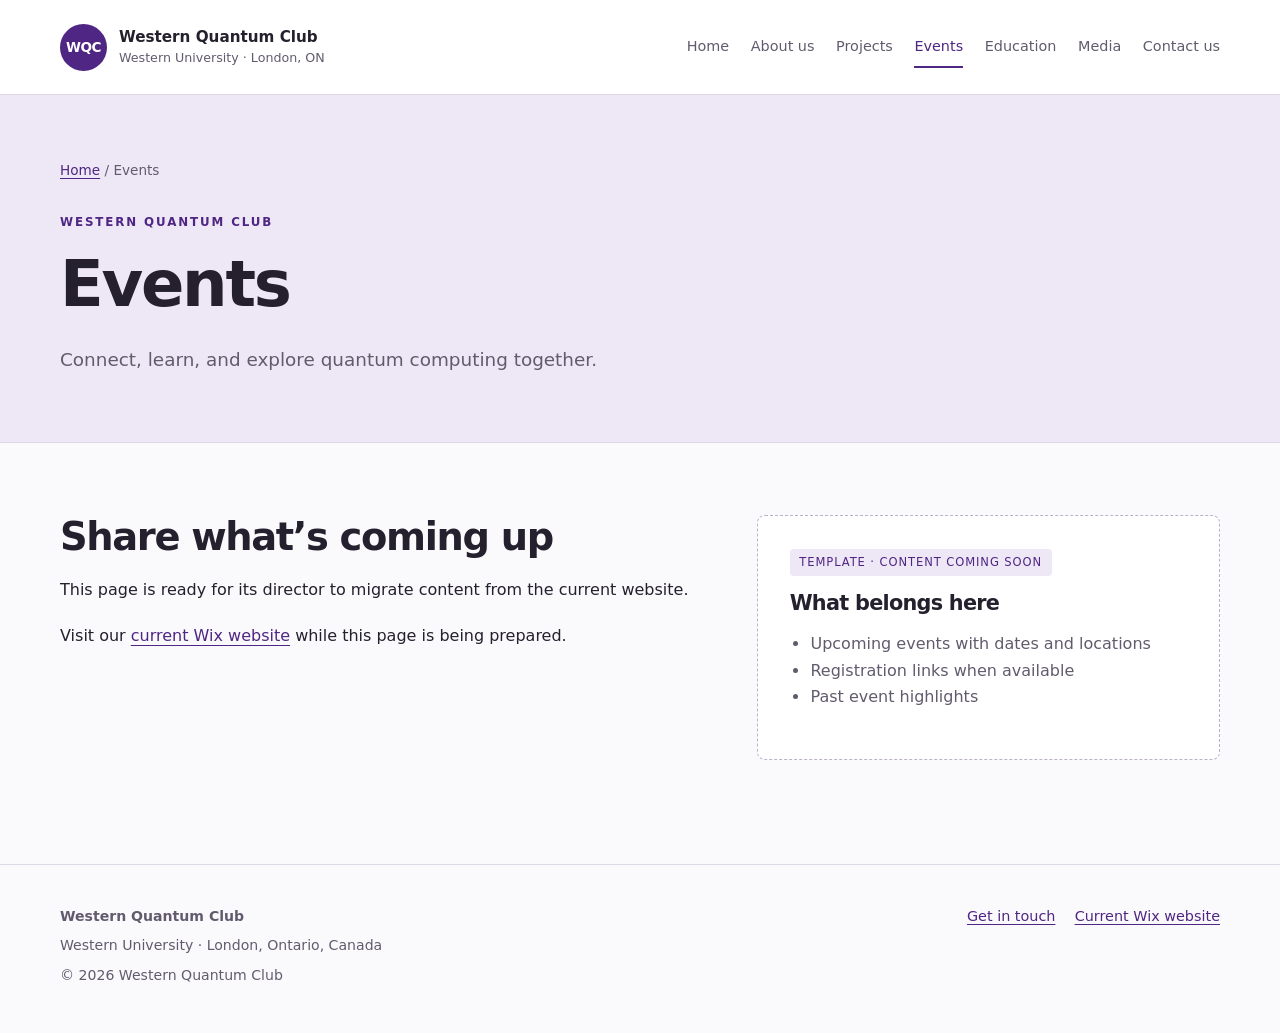
==== events/index.html @ f43104e0 "Add WQC website starter template" ====
<!doctype html>
<html lang="en">
<head>
  <meta charset="utf-8">
  <meta name="viewport" content="width=device-width, initial-scale=1">
  <title>Events | Western Quantum Club</title>
  <meta name="description" content="Connect, learn, and explore quantum computing together.">
  <link rel="stylesheet" href="../assets/css/styles.css">
  <script src="../assets/js/site.js" defer></script>
</head>
<body data-page="events">
  <a class="skip-link" href="#main">Skip to content</a>
  <header id="site-header" class="site-header"></header>
  <main id="main" tabindex="-1">
    <!-- Events owner: edit this file. Shared header/footer live in assets/js/site.js. -->
    <section class="page-intro">
      <div class="container">
        <div class="breadcrumb"><a href="../">Home</a> / Events</div>
        <p class="eyebrow">Western Quantum Club</p>
        <h1>Events</h1>
        <p class="lead">Connect, learn, and explore quantum computing together.</p>
      </div>
    </section>
    <section class="section container content-grid" aria-labelledby="page-heading">
      <div><h2 id="page-heading">Share what’s coming up</h2><p>This page is ready for its director to migrate content from the current website.</p><p>Visit our <a href="https://www.westernquantumclub.ca/">current Wix website</a> while this page is being prepared.</p></div>
      <!-- Replace this checklist with the page’s real content before publishing. -->
      <aside class="placeholder" aria-label="Migration checklist">
        <span class="placeholder-label">Template · content coming soon</span>
        <h3>What belongs here</h3>
        <ul><li>Upcoming events with dates and locations</li><li>Registration links when available</li><li>Past event highlights</li></ul>
      </aside>
    </section>
  </main>
  <footer id="site-footer" class="site-footer"></footer>
</body>
</html>
---- assets/css/styles.css ----
/* Shared design tokens: change club-wide colours and spacing here. */
:root {
  --purple: #4f2683;
  --purple-dark: #24113e;
  --lavender: #eee8f6;
  --paper: #faf9fc;
  --ink: #25202e;
  --muted: #625b6e;
  --line: #ded7e8;
  --width: 1160px;
}
* { box-sizing: border-box; }
body { margin: 0; background: var(--paper); color: var(--ink); font-family: system-ui, -apple-system, BlinkMacSystemFont, "Segoe UI", sans-serif; line-height: 1.65; }
a { color: var(--purple); text-underline-offset: .22em; }
a:hover { text-decoration-thickness: 2px; }
button { font: inherit; }
:focus-visible { outline: 3px solid #ae6ee8; outline-offset: 5px; }
.container { width: min(var(--width), calc(100% - 3rem)); margin-inline: auto; }
.skip-link { position: absolute; left: 1rem; top: -6rem; padding: .7rem 1rem; background: white; z-index: 20; }
.skip-link:focus { top: 1rem; }
.site-header { background: white; border-bottom: 1px solid var(--line); }
.header-inner { display: flex; align-items: center; justify-content: space-between; gap: 2rem; min-height: 94px; }
.brand { display: flex; align-items: center; gap: .75rem; text-decoration: none; color: var(--ink); line-height: 1.25; font-size: .95rem; font-weight: 650; }
.brand-mark { display: grid; place-items: center; width: 47px; height: 47px; border-radius: 50%; background: var(--purple); color: white; font-size: .85rem; letter-spacing: -.04em; }
.brand small { display: block; color: var(--muted); font-weight: 400; margin-top: .2rem; }
.nav-links { display: flex; gap: 1.35rem; align-items: center; }
.nav-links a { color: var(--muted); text-decoration: none; font-size: .9rem; padding-block: .45rem; }
.nav-links a:hover, .nav-links a[aria-current="page"] { color: var(--purple); }
.nav-links a[aria-current="page"] { box-shadow: 0 2px var(--purple); }
.menu-toggle { display: none; border: 1px solid var(--line); background: white; padding: .4rem .8rem; border-radius: 6px; color: var(--purple); cursor: pointer; }
.hero { background: var(--purple-dark); color: white; padding: 6rem 0; overflow: hidden; }
.hero-grid { display: grid; grid-template-columns: 1.35fr 1fr; align-items: center; gap: 3rem; }
.eyebrow { text-transform: uppercase; font-size: .74rem; letter-spacing: .16em; font-weight: 700; color: var(--purple); margin: 0 0 1rem; }
.hero .eyebrow { color: #d4b4f5; }
h1, h2, h3 { line-height: 1.12; letter-spacing: -.035em; }
h1 { font-size: clamp(2.6rem, 5.5vw, 4.8rem); font-weight: 600; margin: 0 0 1.5rem; max-width: 850px; }
h2 { font-size: clamp(1.8rem, 3vw, 2.5rem); font-weight: 600; margin: 0 0 1.2rem; }
h3 { font-size: 1.3rem; font-weight: 600; margin: 0 0 .8rem; }
p { margin: 0 0 1.2rem; }
.lead { max-width: 660px; font-size: 1.15rem; color: var(--muted); }
.hero .lead { color: #d9d0e5; }
.actions { display: flex; flex-wrap: wrap; gap: .8rem; margin-top: 2rem; }
.button { display: inline-block; padding: .8rem 1.2rem; background: var(--purple); color: white; border-radius: 5px; text-decoration: none; font-weight: 600; font-size: .95rem; }
.hero .button { background: #e6d5fa; color: var(--purple-dark); }
.hero .button.secondary { background: transparent; color: white; box-shadow: inset 0 0 0 1px #7a6393; }
.button:hover { filter: brightness(.93); }
.quantum-art { position: relative; width: 100%; max-width: 370px; aspect-ratio: 1; margin-inline: auto; border: 1px solid #70568e; border-radius: 50%; background: radial-gradient(circle, #7548a742, transparent 65%); }
.quantum-art::before, .quantum-art::after { content: ""; position: absolute; inset: 15% -8%; border: 1px solid #a37bc6; border-radius: 50%; transform: rotate(-40deg); }
.quantum-art::after { transform: rotate(40deg); }
.quantum-art span { position: absolute; inset: 38%; border-radius: 50%; display: grid; place-items: center; background: #e6d5fa; color: var(--purple); font: 2.5rem Georgia, serif; box-shadow: 0 0 60px #bc83ff40; }
.quantum-art i { position: absolute; top: 10%; left: 22%; width: 12px; height: 12px; background: #d4b4f5; border-radius: 50%; }
.section { padding-block: 4.5rem; }
.section-heading { display: flex; justify-content: space-between; align-items: end; gap: 2rem; margin-bottom: 2rem; }
.section-heading p { max-width: 440px; color: var(--muted); margin: 0; }
.cards { display: grid; grid-template-columns: repeat(3, 1fr); gap: 1.25rem; }
.card { background: white; border: 1px solid var(--line); padding: 1.8rem; border-radius: 8px; }
.card p { color: var(--muted); }
.card-number { display: block; color: var(--purple); font-size: .8rem; margin-bottom: 2rem; }
.card a { font-weight: 600; }
.callout { padding: 2.5rem; background: var(--lavender); border-radius: 8px; }
.page-intro { padding-block: 4rem 3rem; border-bottom: 1px solid var(--line); background: var(--lavender); }
.page-intro h1 { font-size: clamp(2.6rem, 5vw, 4rem); }
.breadcrumb { font-size: .85rem; color: var(--muted); margin-bottom: 2rem; }
.content-grid { display: grid; grid-template-columns: 1.4fr 1fr; gap: 3rem; align-items: start; }
.placeholder { background: white; border: 1px dashed #bcb0cb; border-radius: 8px; padding: 2rem; }
.placeholder-label { display: inline-block; font-size: .72rem; letter-spacing: .08em; text-transform: uppercase; background: var(--lavender); color: var(--purple); padding: .25rem .6rem; border-radius: 4px; margin-bottom: 1rem; }
.placeholder ul { padding-left: 1.3rem; color: var(--muted); }
.site-footer { border-top: 1px solid var(--line); padding-block: 2.5rem; margin-top: 2rem; }
.footer-inner { display: flex; justify-content: space-between; gap: 2rem; }
.site-footer p { color: var(--muted); font-size: .88rem; margin-bottom: .4rem; }
.footer-links { display: flex; gap: 1.2rem; align-items: start; font-size: .9rem; }
@media (max-width: 1000px) {
  .header-inner { flex-wrap: wrap; gap: 0; padding-block: 1rem; }
  .menu-toggle { display: inline-block; }
  .nav-links { display: none; width: 100%; flex-direction: column; align-items: stretch; gap: .2rem; padding-top: 1rem; }
  .nav-links.is-open { display: flex; }
  .nav-links a { padding: .6rem; }
  .hero { padding-block: 4rem; }
  .hero-grid { grid-template-columns: 1.4fr 1fr; }
}
@media (max-width: 680px) {
  .container { width: calc(100% - 2rem); }
  .hero-grid, .cards, .content-grid { grid-template-columns: 1fr; }
  .quantum-art { max-width: 220px; margin-top: 1rem; }
  .section { padding-block: 3rem; }
  .section-heading, .footer-inner { flex-direction: column; align-items: start; }
  .callout { padding: 1.5rem; }
  .page-intro { padding-block: 2.5rem 2rem; }
}
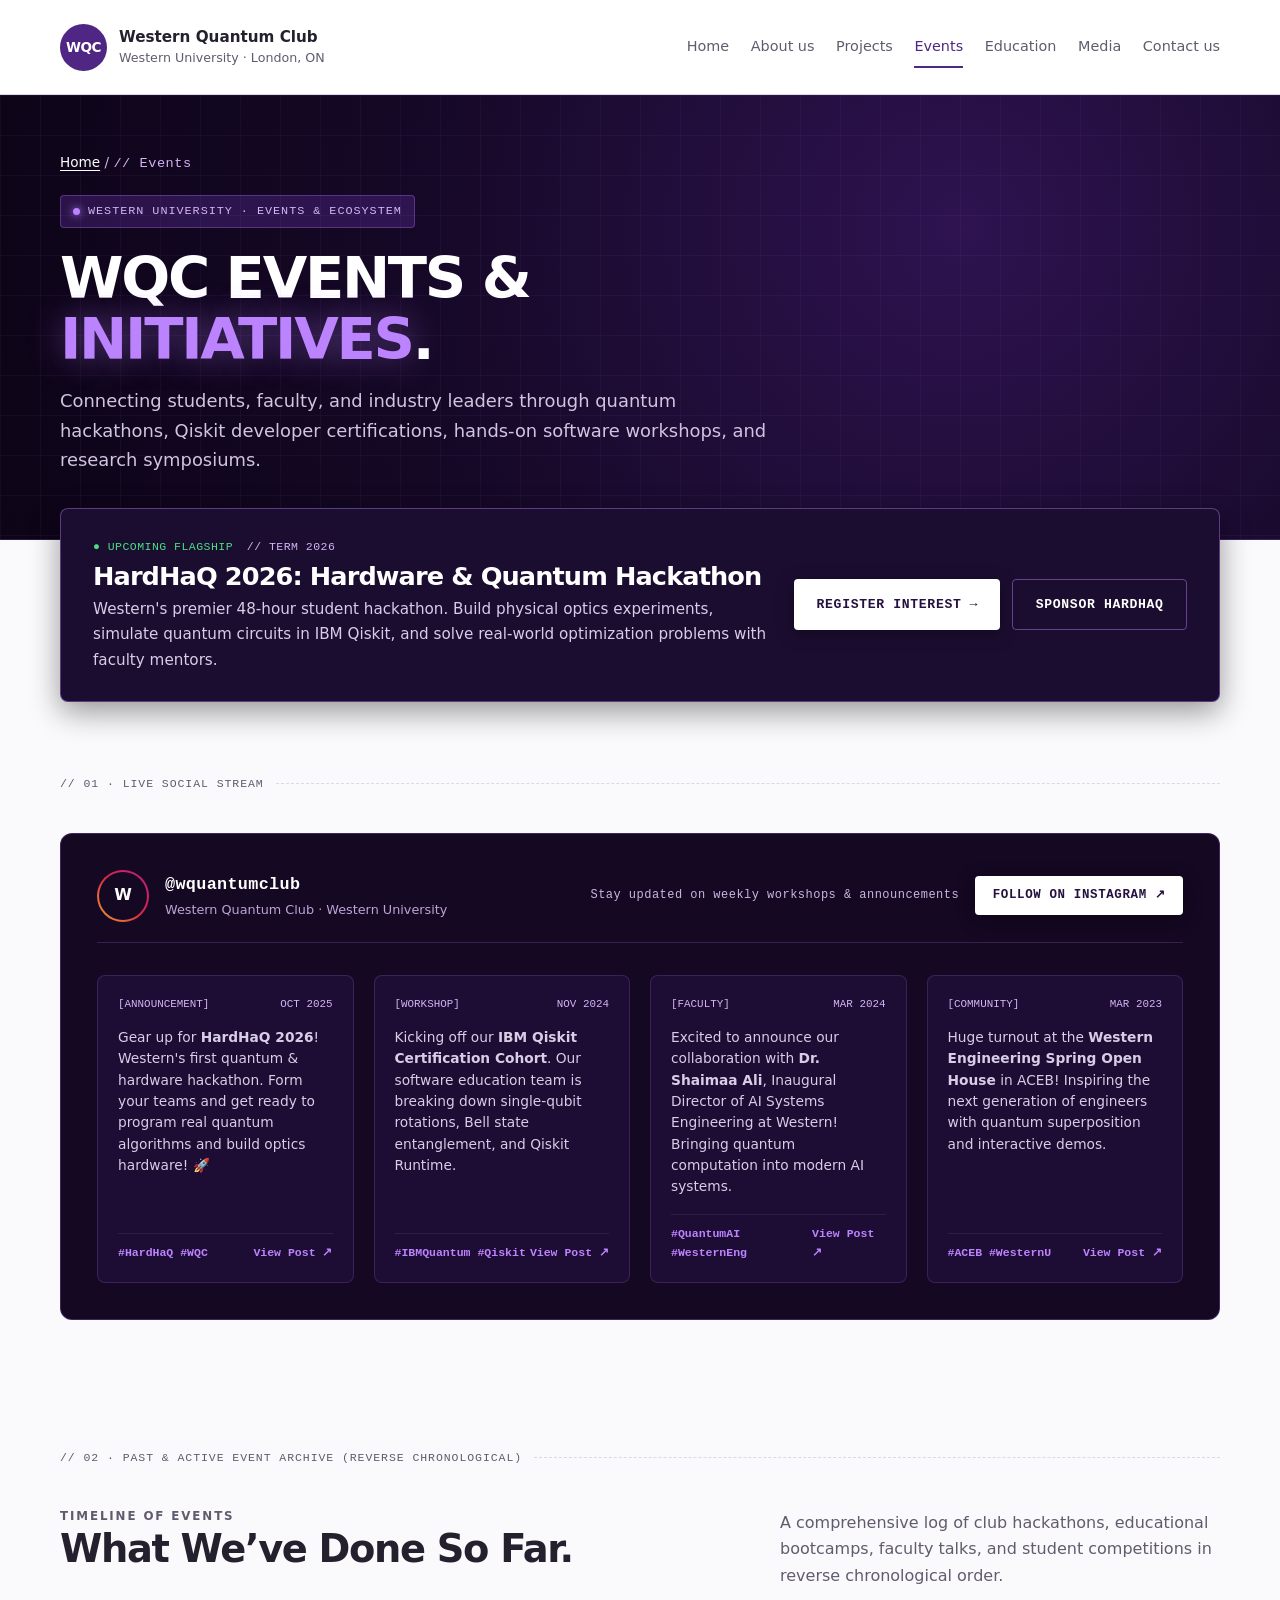
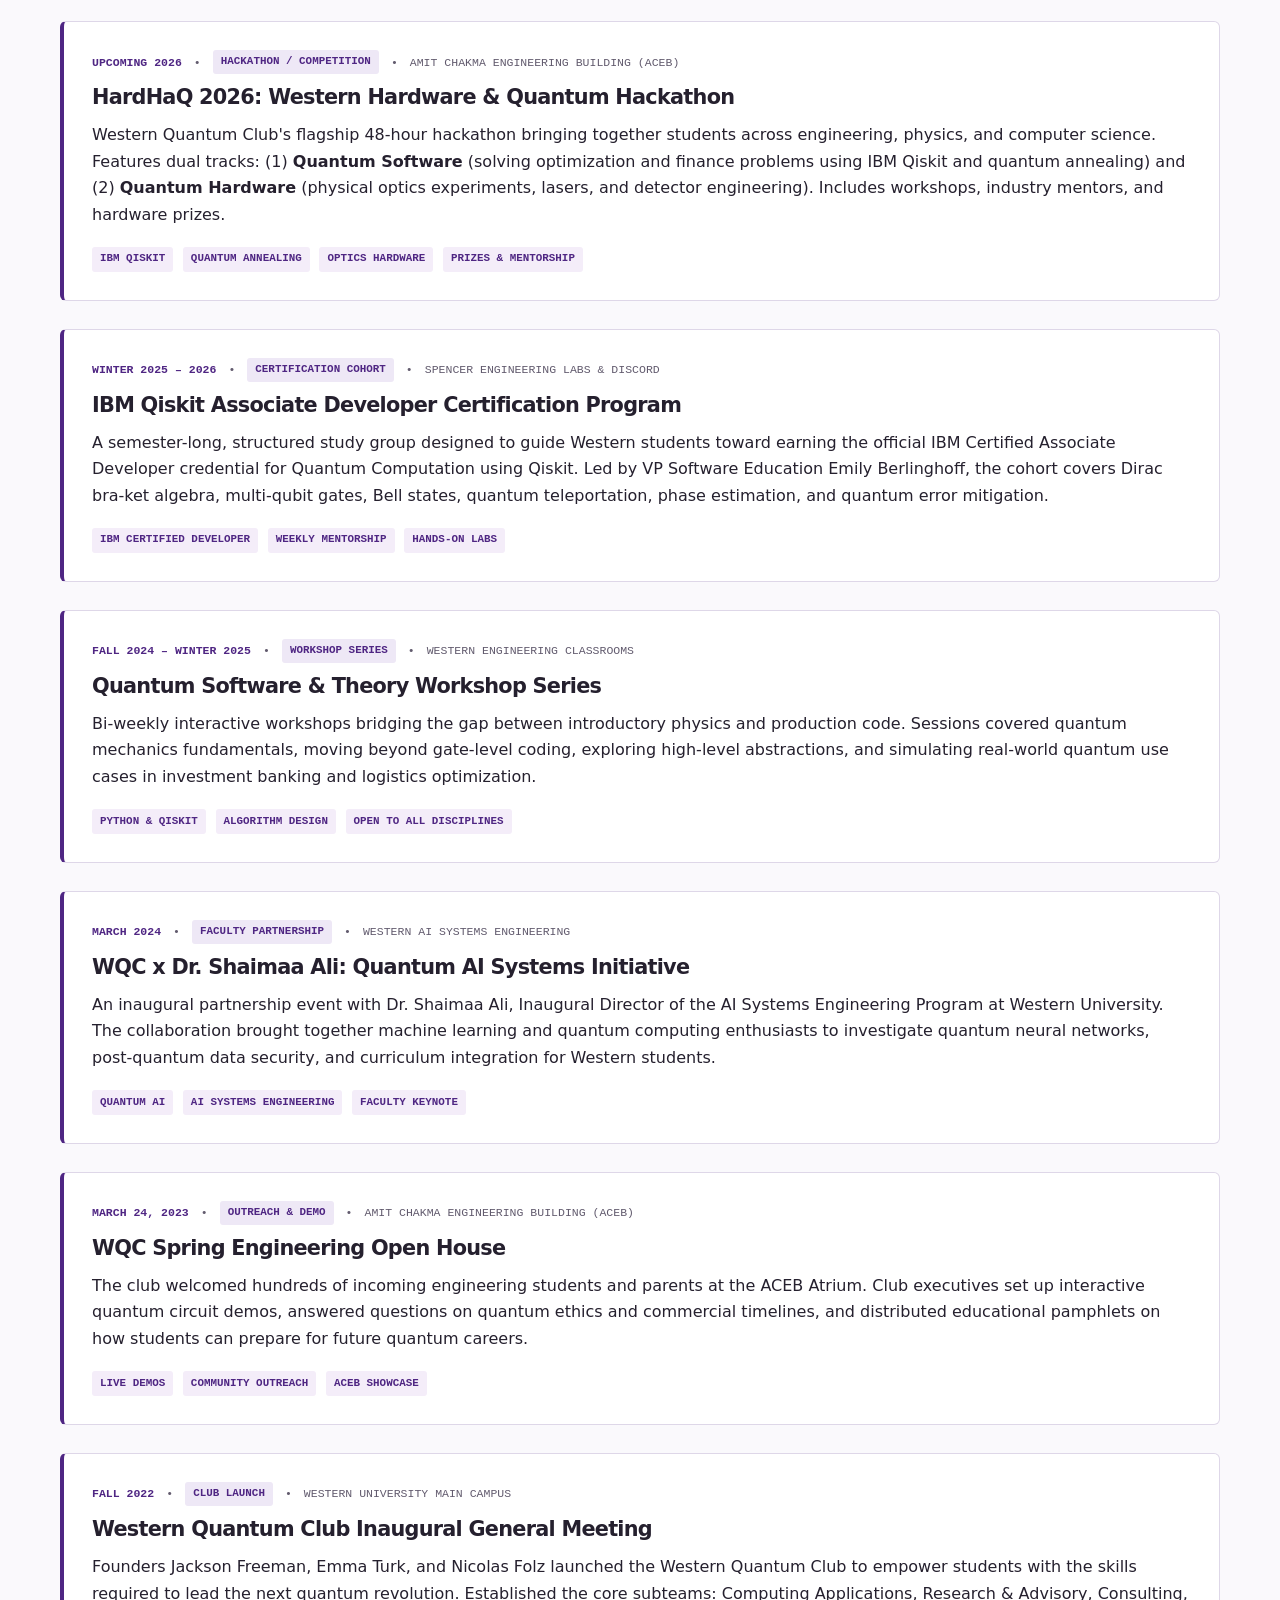
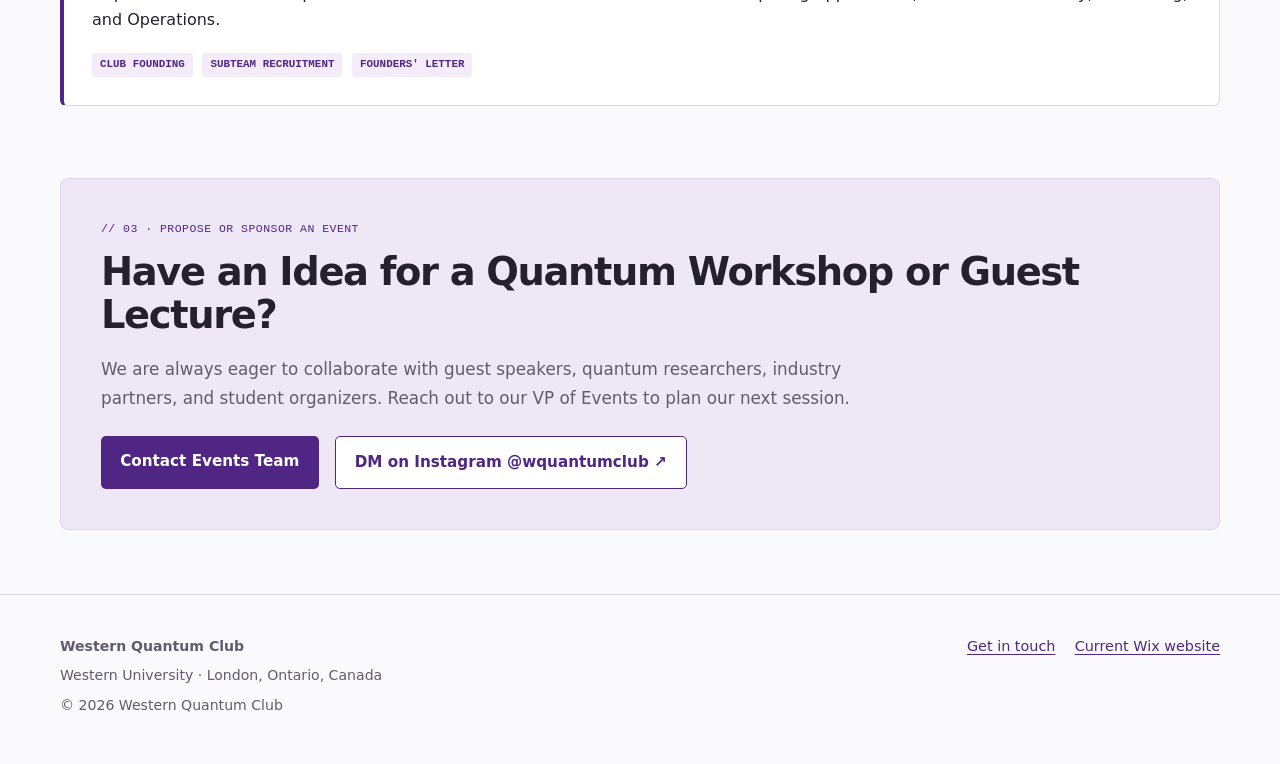
==== commit 30289f1c: "Enhance Events page with HardHaQ 2026, Qiskit cohorts, zero-dependency Instagram feed, and reverse c" ====
--- a/events/index.html
+++ b/events/index.html
@@ -4,33 +4,321 @@
   <meta charset="utf-8">
   <meta name="viewport" content="width=device-width, initial-scale=1">
   <title>Events | Western Quantum Club</title>
-  <meta name="description" content="Connect, learn, and explore quantum computing together.">
+  <meta name="description" content="Explore upcoming and past events, hackathons, Qiskit certification cohorts, and Instagram updates from Western Quantum Club at Western University.">
   <link rel="stylesheet" href="../assets/css/styles.css">
   <script src="../assets/js/site.js" defer></script>
 </head>
 <body data-page="events">
   <a class="skip-link" href="#main">Skip to content</a>
   <header id="site-header" class="site-header"></header>
+
   <main id="main" tabindex="-1">
-    <!-- Events owner: edit this file. Shared header/footer live in assets/js/site.js. -->
-    <section class="page-intro">
+
+    <!-- Page Header (Technical Waterloo Defence Style) -->
+    <section class="hero-quantum" style="padding: 3.5rem 0 4rem;" aria-labelledby="events-heading">
       <div class="container">
-        <div class="breadcrumb"><a href="../">Home</a> / Events</div>
-        <p class="eyebrow">Western Quantum Club</p>
-        <h1>Events</h1>
-        <p class="lead">Connect, learn, and explore quantum computing together.</p>
-      </div>
-    </section>
-    <section class="section container content-grid" aria-labelledby="page-heading">
-      <div><h2 id="page-heading">Share what’s coming up</h2><p>This page is ready for its director to migrate content from the current website.</p><p>Visit our <a href="https://www.westernquantumclub.ca/">current Wix website</a> while this page is being prepared.</p></div>
-      <!-- Replace this checklist with the page’s real content before publishing. -->
-      <aside class="placeholder" aria-label="Migration checklist">
-        <span class="placeholder-label">Template · content coming soon</span>
-        <h3>What belongs here</h3>
-        <ul><li>Upcoming events with dates and locations</li><li>Registration links when available</li><li>Past event highlights</li></ul>
-      </aside>
-    </section>
+        <div class="breadcrumb" style="color:var(--accent-lilac);margin-bottom:1.25rem;">
+          <a href="../" style="color:#ffffff;">Home</a> / <span class="hud-mono">// Events</span>
+        </div>
+        
+        <div class="tech-tag">
+          <span aria-hidden="true" style="display:inline-block;width:7px;height:7px;border-radius:50%;background:#bc83ff;box-shadow:0 0 8px #bc83ff;"></span>
+          <span>Western University · Events &amp; Ecosystem</span>
+        </div>
+
+        <h1 id="events-heading" class="hero-title-tech" style="font-size:clamp(2.4rem, 4.5vw, 3.6rem);margin-bottom:1rem;">
+          WQC Events &amp; <span>Initiatives</span>.
+        </h1>
+        
+        <p class="hero-lead-tech" style="max-width:720px;margin-bottom:0;">
+          Connecting students, faculty, and industry leaders through quantum hackathons, Qiskit developer certifications, hands-on software workshops, and research symposiums.
+        </p>
+      </div>
+    </section>
+
+    <!-- Upcoming Event Radar Banner -->
+    <section class="container" style="margin-top: -2rem; position: relative; z-index: 10;">
+      <div class="callout" style="background:#1b0d30; border:1px solid rgba(188,131,255,0.4); box-shadow:0 10px 30px rgba(0,0,0,0.4); color:#ffffff; padding:1.75rem 2rem;">
+        <div style="display:flex; flex-wrap:wrap; justify-content:space-between; align-items:center; gap:1.25rem;">
+          <div>
+            <div class="hud-mono" style="font-size:0.72rem; color:var(--accent-lilac); text-transform:uppercase; margin-bottom:0.4rem;">
+              <span style="color:#4ade80; margin-right:0.4rem;">● UPCOMING FLAGSHIP</span> // TERM 2026
+            </div>
+            <h2 style="font-size:1.6rem; margin:0 0 0.4rem; color:#ffffff;">HardHaQ 2026: Hardware &amp; Quantum Hackathon</h2>
+            <p style="margin:0; color:#d8cce8; font-size:0.95rem; max-width:680px;">
+              Western's premier 48-hour student hackathon. Build physical optics experiments, simulate quantum circuits in IBM Qiskit, and solve real-world optimization problems with faculty mentors.
+            </p>
+          </div>
+          <div style="display:flex; gap:0.75rem; flex-wrap:wrap;">
+            <a class="btn-tech" href="../contact/">Register Interest <span aria-hidden="true">→</span></a>
+            <a class="btn-tech-outline" href="mailto:WEQuantumClub@gmail.com">Sponsor HardHaQ</a>
+          </div>
+        </div>
+      </div>
+    </section>
+
+    <!-- Instagram Feed Showcase Section -->
+    <section class="section container" aria-labelledby="insta-heading">
+      <div class="tech-divider">
+        <span>// 01 · Live Social Stream</span>
+      </div>
+
+      <div class="insta-showcase">
+        <div class="insta-header">
+          <div class="insta-profile-lockup">
+            <div class="insta-avatar">
+              <div class="insta-avatar-inner">W</div>
+            </div>
+            <div>
+              <div class="hud-mono" style="font-size:1.05rem; font-weight:700; color:#ffffff; letter-spacing:0.02em;">
+                @wquantumclub
+              </div>
+              <div style="font-size:0.8rem; color:#bda4d6;">
+                Western Quantum Club · Western University
+              </div>
+            </div>
+          </div>
+
+          <div style="display:flex; align-items:center; gap:1rem;">
+            <span class="hud-mono" style="font-size:0.75rem; color:#cbb5e2; max-md:hidden;">
+              Stay updated on weekly workshops &amp; announcements
+            </span>
+            <a class="btn-tech" href="https://www.instagram.com/wquantumclub/" target="_blank" rel="noopener noreferrer" style="padding:0.6rem 1.1rem; font-size:0.78rem;">
+              Follow on Instagram <span aria-hidden="true">↗</span>
+            </a>
+          </div>
+        </div>
+
+        <!-- Curated Grid of Real Club Updates -->
+        <div class="insta-feed-grid">
+          
+          <a class="insta-card" href="https://www.instagram.com/wquantumclub/" target="_blank" rel="noopener noreferrer">
+            <div>
+              <div class="insta-card-header">
+                <span>[ANNOUNCEMENT]</span>
+                <span>OCT 2025</span>
+              </div>
+              <p class="insta-card-caption">
+                Gear up for <strong>HardHaQ 2026</strong>! Western's first quantum &amp; hardware hackathon. Form your teams and get ready to program real quantum algorithms and build optics hardware! 🚀
+              </p>
+            </div>
+            <div class="insta-card-footer">
+              <span>#HardHaQ #WQC</span>
+              <span>View Post ↗</span>
+            </div>
+          </a>
+
+          <a class="insta-card" href="https://www.instagram.com/wquantumclub/" target="_blank" rel="noopener noreferrer">
+            <div>
+              <div class="insta-card-header">
+                <span>[WORKSHOP]</span>
+                <span>NOV 2024</span>
+              </div>
+              <p class="insta-card-caption">
+                Kicking off our <strong>IBM Qiskit Certification Cohort</strong>. Our software education team is breaking down single-qubit rotations, Bell state entanglement, and Qiskit Runtime.
+              </p>
+            </div>
+            <div class="insta-card-footer">
+              <span>#IBMQuantum #Qiskit</span>
+              <span>View Post ↗</span>
+            </div>
+          </a>
+
+          <a class="insta-card" href="https://www.instagram.com/wquantumclub/" target="_blank" rel="noopener noreferrer">
+            <div>
+              <div class="insta-card-header">
+                <span>[FACULTY]</span>
+                <span>MAR 2024</span>
+              </div>
+              <p class="insta-card-caption">
+                Excited to announce our collaboration with <strong>Dr. Shaimaa Ali</strong>, Inaugural Director of AI Systems Engineering at Western! Bringing quantum computation into modern AI systems.
+              </p>
+            </div>
+            <div class="insta-card-footer">
+              <span>#QuantumAI #WesternEng</span>
+              <span>View Post ↗</span>
+            </div>
+          </a>
+
+          <a class="insta-card" href="https://www.instagram.com/wquantumclub/" target="_blank" rel="noopener noreferrer">
+            <div>
+              <div class="insta-card-header">
+                <span>[COMMUNITY]</span>
+                <span>MAR 2023</span>
+              </div>
+              <p class="insta-card-caption">
+                Huge turnout at the <strong>Western Engineering Spring Open House</strong> in ACEB! Inspiring the next generation of engineers with quantum superposition and interactive demos.
+              </p>
+            </div>
+            <div class="insta-card-footer">
+              <span>#ACEB #WesternU</span>
+              <span>View Post ↗</span>
+            </div>
+          </a>
+
+        </div>
+      </div>
+    </section>
+
+    <!-- Reverse Chronological Event Archive -->
+    <section class="section container" style="padding-top:0;" aria-labelledby="archive-heading">
+      <div class="tech-divider">
+        <span>// 02 · Past &amp; Active Event Archive (Reverse Chronological)</span>
+      </div>
+
+      <div class="section-heading">
+        <div>
+          <p class="eyebrow">Timeline of Events</p>
+          <h2 id="archive-heading">What We’ve Done So Far.</h2>
+        </div>
+        <p>A comprehensive log of club hackathons, educational bootcamps, faculty talks, and student competitions in reverse chronological order.</p>
+      </div>
+
+      <div class="event-timeline">
+
+        <!-- Event 1: HardHaQ 2026 -->
+        <article class="event-entry">
+          <div class="event-meta">
+            <span class="event-date">Upcoming 2026</span>
+            <span>•</span>
+            <span class="badge-pill">Hackathon / Competition</span>
+            <span>•</span>
+            <span>Amit Chakma Engineering Building (ACEB)</span>
+          </div>
+          <h3>HardHaQ 2026: Western Hardware &amp; Quantum Hackathon</h3>
+          <p>
+            Western Quantum Club's flagship 48-hour hackathon bringing together students across engineering, physics, and computer science. Features dual tracks: (1) <strong>Quantum Software</strong> (solving optimization and finance problems using IBM Qiskit and quantum annealing) and (2) <strong>Quantum Hardware</strong> (physical optics experiments, lasers, and detector engineering). Includes workshops, industry mentors, and hardware prizes.
+          </p>
+          <div style="display:flex; flex-wrap:wrap; gap:0.6rem; margin-top:1rem;">
+            <span class="badge-pill" style="background:#f4edf9;">IBM Qiskit</span>
+            <span class="badge-pill" style="background:#f4edf9;">Quantum Annealing</span>
+            <span class="badge-pill" style="background:#f4edf9;">Optics Hardware</span>
+            <span class="badge-pill" style="background:#f4edf9;">Prizes &amp; Mentorship</span>
+          </div>
+        </article>
+
+        <!-- Event 2: Qiskit Certification Program -->
+        <article class="event-entry">
+          <div class="event-meta">
+            <span class="event-date">Winter 2025 – 2026</span>
+            <span>•</span>
+            <span class="badge-pill">Certification Cohort</span>
+            <span>•</span>
+            <span>Spencer Engineering Labs &amp; Discord</span>
+          </div>
+          <h3>IBM Qiskit Associate Developer Certification Program</h3>
+          <p>
+            A semester-long, structured study group designed to guide Western students toward earning the official IBM Certified Associate Developer credential for Quantum Computation using Qiskit. Led by VP Software Education Emily Berlinghoff, the cohort covers Dirac bra-ket algebra, multi-qubit gates, Bell states, quantum teleportation, phase estimation, and quantum error mitigation.
+          </p>
+          <div style="display:flex; flex-wrap:wrap; gap:0.6rem; margin-top:1rem;">
+            <span class="badge-pill" style="background:#f4edf9;">IBM Certified Developer</span>
+            <span class="badge-pill" style="background:#f4edf9;">Weekly Mentorship</span>
+            <span class="badge-pill" style="background:#f4edf9;">Hands-on Labs</span>
+          </div>
+        </article>
+
+        <!-- Event 3: Quantum Foundations & Workshops -->
+        <article class="event-entry">
+          <div class="event-meta">
+            <span class="event-date">Fall 2024 – Winter 2025</span>
+            <span>•</span>
+            <span class="badge-pill">Workshop Series</span>
+            <span>•</span>
+            <span>Western Engineering Classrooms</span>
+          </div>
+          <h3>Quantum Software &amp; Theory Workshop Series</h3>
+          <p>
+            Bi-weekly interactive workshops bridging the gap between introductory physics and production code. Sessions covered quantum mechanics fundamentals, moving beyond gate-level coding, exploring high-level abstractions, and simulating real-world quantum use cases in investment banking and logistics optimization.
+          </p>
+          <div style="display:flex; flex-wrap:wrap; gap:0.6rem; margin-top:1rem;">
+            <span class="badge-pill" style="background:#f4edf9;">Python &amp; Qiskit</span>
+            <span class="badge-pill" style="background:#f4edf9;">Algorithm Design</span>
+            <span class="badge-pill" style="background:#f4edf9;">Open to All Disciplines</span>
+          </div>
+        </article>
+
+        <!-- Event 4: WQC x Dr. Shaimaa Ali -->
+        <article class="event-entry">
+          <div class="event-meta">
+            <span class="event-date">March 2024</span>
+            <span>•</span>
+            <span class="badge-pill">Faculty Partnership</span>
+            <span>•</span>
+            <span>Western AI Systems Engineering</span>
+          </div>
+          <h3>WQC x Dr. Shaimaa Ali: Quantum AI Systems Initiative</h3>
+          <p>
+            An inaugural partnership event with Dr. Shaimaa Ali, Inaugural Director of the AI Systems Engineering Program at Western University. The collaboration brought together machine learning and quantum computing enthusiasts to investigate quantum neural networks, post-quantum data security, and curriculum integration for Western students.
+          </p>
+          <div style="display:flex; flex-wrap:wrap; gap:0.6rem; margin-top:1rem;">
+            <span class="badge-pill" style="background:#f4edf9;">Quantum AI</span>
+            <span class="badge-pill" style="background:#f4edf9;">AI Systems Engineering</span>
+            <span class="badge-pill" style="background:#f4edf9;">Faculty Keynote</span>
+          </div>
+        </article>
+
+        <!-- Event 5: Spring Open House at ACEB -->
+        <article class="event-entry">
+          <div class="event-meta">
+            <span class="event-date">March 24, 2023</span>
+            <span>•</span>
+            <span class="badge-pill">Outreach &amp; Demo</span>
+            <span>•</span>
+            <span>Amit Chakma Engineering Building (ACEB)</span>
+          </div>
+          <h3>WQC Spring Engineering Open House</h3>
+          <p>
+            The club welcomed hundreds of incoming engineering students and parents at the ACEB Atrium. Club executives set up interactive quantum circuit demos, answered questions on quantum ethics and commercial timelines, and distributed educational pamphlets on how students can prepare for future quantum careers.
+          </p>
+          <div style="display:flex; flex-wrap:wrap; gap:0.6rem; margin-top:1rem;">
+            <span class="badge-pill" style="background:#f4edf9;">Live Demos</span>
+            <span class="badge-pill" style="background:#f4edf9;">Community Outreach</span>
+            <span class="badge-pill" style="background:#f4edf9;">ACEB Showcase</span>
+          </div>
+        </article>
+
+        <!-- Event 6: Inaugural General Meeting -->
+        <article class="event-entry">
+          <div class="event-meta">
+            <span class="event-date">Fall 2022</span>
+            <span>•</span>
+            <span class="badge-pill">Club Launch</span>
+            <span>•</span>
+            <span>Western University Main Campus</span>
+          </div>
+          <h3>Western Quantum Club Inaugural General Meeting</h3>
+          <p>
+            Founders Jackson Freeman, Emma Turk, and Nicolas Folz launched the Western Quantum Club to empower students with the skills required to lead the next quantum revolution. Established the core subteams: Computing Applications, Research &amp; Advisory, Consulting, and Operations.
+          </p>
+          <div style="display:flex; flex-wrap:wrap; gap:0.6rem; margin-top:1rem;">
+            <span class="badge-pill" style="background:#f4edf9;">Club Founding</span>
+            <span class="badge-pill" style="background:#f4edf9;">Subteam Recruitment</span>
+            <span class="badge-pill" style="background:#f4edf9;">Founders' Letter</span>
+          </div>
+        </article>
+
+      </div>
+    </section>
+
+    <!-- Get Involved / Host an Event Callout -->
+    <section class="container" style="margin-bottom:4rem;" aria-labelledby="host-heading">
+      <div class="callout" style="background:var(--lavender); border:1px solid var(--line);">
+        <div class="hud-mono" style="font-size:0.72rem; color:var(--purple); margin-bottom:0.75rem;">// 03 · PROPOSE OR SPONSOR AN EVENT</div>
+        <h2 id="host-heading">Have an Idea for a Quantum Workshop or Guest Lecture?</h2>
+        <p style="color:var(--muted); max-width:750px; font-size:1.05rem; line-height:1.7; margin-bottom:1.5rem;">
+          We are always eager to collaborate with guest speakers, quantum researchers, industry partners, and student organizers. Reach out to our VP of Events to plan our next session.
+        </p>
+        <div style="display:flex; flex-wrap:wrap; gap:1rem;">
+          <a class="button" href="mailto:WEQuantumClub@gmail.com">Contact Events Team</a>
+          <a class="button secondary" href="https://www.instagram.com/wquantumclub/" target="_blank" rel="noopener noreferrer" style="background:white; color:var(--purple); box-shadow:none; border:1px solid var(--purple);">
+            DM on Instagram @wquantumclub ↗
+          </a>
+        </div>
+      </div>
+    </section>
+
   </main>
+
   <footer id="site-footer" class="site-footer"></footer>
 </body>
 </html>
--- a/assets/css/styles.css
+++ b/assets/css/styles.css
@@ -87,3 +87,573 @@
   .callout { padding: 1.5rem; }
   .page-intro { padding-block: 2.5rem 2rem; }
 }
+
+/* ==========================================================================
+   WATERLOO DEFENCE-INSPIRED QUANTUM DESIGN EXTENSIONS
+   Tailored for Western Quantum Club (Home & Events pages)
+   ========================================================================== */
+
+:root {
+  --tech-mono: ui-monospace, SFMono-Regular, Menlo, Monaco, Consolas, "Liberation Mono", "Courier New", monospace;
+  --accent-cyan: #79e2f2;
+  --accent-violet: #bc83ff;
+  --accent-lilac: #d4b4f5;
+  --bg-deep: #0e051a;
+  --surface-tech: #170a2b;
+  --surface-tech-hover: #220f3d;
+  --line-tech: rgba(188, 131, 255, 0.18);
+  --line-dashed: 1px dashed rgba(188, 131, 255, 0.35);
+}
+
+.hud-mono {
+  font-family: var(--tech-mono);
+  letter-spacing: 0.04em;
+}
+
+/* Hero Quantum (Waterloo Defence Dark Grid & Bloch Visualizer) */
+.hero-quantum {
+  background: radial-gradient(circle at 75% 30%, #2e1350 0%, #150826 55%, #0d0417 100%);
+  color: #faf9fc;
+  border-bottom: 1px solid var(--line-tech);
+  padding: 4.5rem 0 5rem;
+  position: relative;
+  overflow: hidden;
+}
+
+.hero-quantum::before {
+  content: "";
+  position: absolute;
+  inset: 0;
+  background-image: 
+    linear-gradient(to right, rgba(188, 131, 255, 0.05) 1px, transparent 1px),
+    linear-gradient(to bottom, rgba(188, 131, 255, 0.05) 1px, transparent 1px);
+  background-size: 40px 40px;
+  pointer-events: none;
+}
+
+.hero-quantum-grid {
+  display: grid;
+  grid-template-columns: 1.15fr 1.05fr;
+  align-items: center;
+  gap: 3.5rem;
+  position: relative;
+  z-index: 2;
+}
+
+.tech-tag {
+  display: inline-flex;
+  align-items: center;
+  gap: 0.5rem;
+  font-family: var(--tech-mono);
+  font-size: 0.74rem;
+  text-transform: uppercase;
+  letter-spacing: 0.08em;
+  color: var(--accent-lilac);
+  background: rgba(79, 38, 131, 0.45);
+  border: 1px solid rgba(188, 131, 255, 0.3);
+  padding: 0.35rem 0.75rem;
+  border-radius: 4px;
+  margin-bottom: 1.25rem;
+}
+
+.hero-title-tech {
+  font-size: clamp(2.4rem, 4.2vw, 3.8rem);
+  font-weight: 700;
+  line-height: 1.06;
+  letter-spacing: -0.04em;
+  color: #ffffff;
+  margin: 0 0 1.25rem;
+  text-transform: uppercase;
+}
+
+.hero-title-tech span {
+  color: var(--accent-violet);
+  text-shadow: 0 0 35px rgba(188, 131, 255, 0.45);
+}
+
+.hero-lead-tech {
+  font-size: 1.12rem;
+  line-height: 1.65;
+  color: #d1c4e0;
+  max-width: 580px;
+  margin-bottom: 2rem;
+}
+
+.tech-actions {
+  display: flex;
+  flex-wrap: wrap;
+  gap: 1rem;
+  align-items: center;
+}
+
+.btn-tech {
+  display: inline-flex;
+  align-items: center;
+  gap: 0.5rem;
+  font-family: var(--tech-mono);
+  font-size: 0.82rem;
+  text-transform: uppercase;
+  font-weight: 600;
+  letter-spacing: 0.05em;
+  padding: 0.85rem 1.4rem;
+  background: #ffffff;
+  color: var(--purple-dark);
+  text-decoration: none;
+  border-radius: 4px;
+  transition: all 0.2s ease;
+  box-shadow: 0 4px 18px rgba(0, 0, 0, 0.35);
+}
+
+.btn-tech:hover {
+  background: var(--accent-lilac);
+  transform: translateY(-1px);
+}
+
+.btn-tech-outline {
+  display: inline-flex;
+  align-items: center;
+  gap: 0.5rem;
+  font-family: var(--tech-mono);
+  font-size: 0.82rem;
+  text-transform: uppercase;
+  font-weight: 600;
+  letter-spacing: 0.05em;
+  padding: 0.85rem 1.4rem;
+  background: transparent;
+  color: #ffffff;
+  text-decoration: none;
+  border: 1px solid rgba(188, 131, 255, 0.45);
+  border-radius: 4px;
+  transition: all 0.2s ease;
+}
+
+.btn-tech-outline:hover {
+  background: rgba(188, 131, 255, 0.12);
+  border-color: var(--accent-violet);
+}
+
+/* 3D Bloch Sphere Component Container */
+.bloch-box {
+  background: rgba(14, 5, 26, 0.85);
+  border: 1px solid rgba(188, 131, 255, 0.3);
+  border-radius: 12px;
+  overflow: hidden;
+  box-shadow: 0 12px 40px rgba(0, 0, 0, 0.6), inset 0 0 30px rgba(79, 38, 131, 0.2);
+  backdrop-filter: blur(8px);
+}
+
+.bloch-header {
+  display: flex;
+  justify-content: space-between;
+  align-items: center;
+  padding: 0.75rem 1rem;
+  background: rgba(23, 10, 43, 0.85);
+  border-bottom: 1px solid rgba(188, 131, 255, 0.2);
+  font-family: var(--tech-mono);
+  font-size: 0.72rem;
+  color: var(--accent-lilac);
+  text-transform: uppercase;
+  letter-spacing: 0.06em;
+}
+
+.bloch-canvas-container {
+  position: relative;
+  width: 100%;
+  height: 380px;
+  display: flex;
+  align-items: center;
+  justify-content: center;
+  background: radial-gradient(circle at center, #180930 0%, #0d0417 80%);
+}
+
+#bloch-canvas {
+  width: 100%;
+  height: 100%;
+  display: block;
+  cursor: grab;
+}
+
+#bloch-canvas:active {
+  cursor: grabbing;
+}
+
+.bloch-hud-hint {
+  position: absolute;
+  bottom: 10px;
+  left: 14px;
+  font-family: var(--tech-mono);
+  font-size: 0.68rem;
+  color: rgba(212, 180, 245, 0.7);
+  pointer-events: none;
+  background: rgba(14, 5, 26, 0.75);
+  padding: 0.2rem 0.5rem;
+  border-radius: 3px;
+  border: 1px solid rgba(188, 131, 255, 0.15);
+}
+
+.bloch-hud-readout {
+  position: absolute;
+  top: 10px;
+  right: 14px;
+  font-family: var(--tech-mono);
+  font-size: 0.68rem;
+  color: var(--accent-violet);
+  pointer-events: none;
+  background: rgba(14, 5, 26, 0.75);
+  padding: 0.25rem 0.6rem;
+  border-radius: 3px;
+  border: 1px solid rgba(188, 131, 255, 0.2);
+}
+
+.bloch-footer-controls {
+  padding: 0.9rem 1rem;
+  background: rgba(20, 8, 38, 0.95);
+  border-top: 1px solid rgba(188, 131, 255, 0.18);
+}
+
+.bloch-presets-bar {
+  display: flex;
+  flex-wrap: wrap;
+  gap: 0.4rem;
+  align-items: center;
+  margin-bottom: 0.75rem;
+}
+
+.bloch-presets-label {
+  font-family: var(--tech-mono);
+  font-size: 0.68rem;
+  color: var(--accent-lilac);
+  text-transform: uppercase;
+  margin-right: 0.3rem;
+}
+
+.preset-chip {
+  font-family: var(--tech-mono);
+  font-size: 0.72rem;
+  padding: 0.3rem 0.6rem;
+  background: rgba(79, 38, 131, 0.35);
+  color: #e6d5fa;
+  border: 1px solid rgba(188, 131, 255, 0.25);
+  border-radius: 4px;
+  cursor: pointer;
+  transition: all 0.15s ease;
+}
+
+.preset-chip:hover {
+  background: rgba(188, 131, 255, 0.25);
+  color: #ffffff;
+  border-color: var(--accent-violet);
+}
+
+.preset-chip.is-active {
+  background: var(--purple);
+  color: #ffffff;
+  border-color: var(--accent-violet);
+  box-shadow: 0 0 10px rgba(188, 131, 255, 0.5);
+}
+
+.bloch-telemetry-grid {
+  display: grid;
+  grid-template-columns: repeat(2, 1fr);
+  gap: 0.6rem;
+  font-family: var(--tech-mono);
+  font-size: 0.7rem;
+  color: #c4b5d6;
+}
+
+.telemetry-row {
+  display: flex;
+  justify-content: space-between;
+  align-items: center;
+  background: rgba(13, 5, 23, 0.6);
+  padding: 0.35rem 0.6rem;
+  border-radius: 3px;
+  border: 1px solid rgba(188, 131, 255, 0.12);
+}
+
+.telemetry-val {
+  color: #ffffff;
+  font-weight: 600;
+}
+
+.prob-meter {
+  display: flex;
+  align-items: center;
+  gap: 0.5rem;
+  width: 100%;
+}
+
+.meter-track {
+  flex: 1;
+  height: 4px;
+  background: rgba(79, 38, 131, 0.5);
+  border-radius: 2px;
+  overflow: hidden;
+}
+
+.meter-fill {
+  height: 100%;
+  background: var(--accent-violet);
+  transition: width 0.1s linear;
+}
+
+/* Technical Overview Strip */
+.telemetry-ticker {
+  background: #140924;
+  border-bottom: 1px solid rgba(188, 131, 255, 0.15);
+  padding: 0.85rem 0;
+  font-family: var(--tech-mono);
+  font-size: 0.72rem;
+  text-transform: uppercase;
+  letter-spacing: 0.05em;
+  color: #a797be;
+}
+
+.ticker-grid {
+  display: grid;
+  grid-template-columns: repeat(4, 1fr);
+  gap: 1.5rem;
+}
+
+.ticker-item {
+  display: flex;
+  align-items: center;
+  gap: 0.5rem;
+}
+
+.ticker-num {
+  color: var(--accent-violet);
+  font-weight: bold;
+}
+
+/* Waterloo Defence Technical Section Header */
+.tech-divider {
+  display: flex;
+  align-items: center;
+  gap: 0.75rem;
+  font-family: var(--tech-mono);
+  font-size: 0.72rem;
+  text-transform: uppercase;
+  letter-spacing: 0.08em;
+  color: var(--muted);
+  margin-bottom: 2.5rem;
+}
+
+.tech-divider::after {
+  content: "";
+  flex: 1;
+  border-top: 1px dashed var(--line);
+}
+
+.tech-divider-dark {
+  color: var(--accent-lilac);
+}
+.tech-divider-dark::after {
+  border-top: 1px dashed rgba(188, 131, 255, 0.35);
+}
+
+/* Modular High-Tech Cards */
+.tech-card-grid {
+  display: grid;
+  grid-template-columns: repeat(auto-fit, minmax(260px, 1fr));
+  gap: 1.5rem;
+}
+
+.tech-card {
+  background: #ffffff;
+  border: 1px solid var(--line);
+  border-radius: 8px;
+  padding: 1.75rem;
+  position: relative;
+  transition: all 0.2s ease;
+  display: flex;
+  flex-col: column;
+}
+
+.tech-card:hover {
+  transform: translateY(-2px);
+  border-color: var(--purple);
+  box-shadow: 0 6px 20px rgba(79, 38, 131, 0.08);
+}
+
+.card-tech-header {
+  display: flex;
+  justify-content: space-between;
+  align-items: baseline;
+  margin-bottom: 1.25rem;
+  font-family: var(--tech-mono);
+  font-size: 0.72rem;
+}
+
+.badge-pill {
+  font-family: var(--tech-mono);
+  font-size: 0.68rem;
+  padding: 0.2rem 0.5rem;
+  border-radius: 3px;
+  background: var(--lavender);
+  color: var(--purple);
+  font-weight: 600;
+  text-transform: uppercase;
+}
+
+/* Events Page Styling */
+.event-timeline {
+  display: flex;
+  flex-direction: column;
+  gap: 1.75rem;
+  position: relative;
+}
+
+.event-entry {
+  background: #ffffff;
+  border: 1px solid var(--line);
+  border-left: 4px solid var(--purple);
+  border-radius: 6px;
+  padding: 1.75rem;
+  transition: all 0.2s ease;
+}
+
+.event-entry:hover {
+  border-color: var(--purple);
+  box-shadow: 0 8px 24px rgba(79, 38, 131, 0.08);
+}
+
+.event-meta {
+  display: flex;
+  flex-wrap: wrap;
+  align-items: center;
+  gap: 0.75rem;
+  font-family: var(--tech-mono);
+  font-size: 0.72rem;
+  text-transform: uppercase;
+  color: var(--muted);
+  margin-bottom: 0.75rem;
+}
+
+.event-date {
+  color: var(--purple);
+  font-weight: 700;
+}
+
+/* Instagram Showcase Component */
+.insta-showcase {
+  background: #140822;
+  border: 1px solid rgba(188, 131, 255, 0.25);
+  border-radius: 12px;
+  padding: 2.25rem;
+  color: #ffffff;
+  margin-bottom: 3.5rem;
+}
+
+.insta-header {
+  display: flex;
+  flex-wrap: wrap;
+  justify-content: space-between;
+  align-items: center;
+  gap: 1.25rem;
+  margin-bottom: 2rem;
+  padding-bottom: 1.25rem;
+  border-bottom: 1px solid rgba(188, 131, 255, 0.2);
+}
+
+.insta-profile-lockup {
+  display: flex;
+  align-items: center;
+  gap: 1rem;
+}
+
+.insta-avatar {
+  width: 52px;
+  height: 52px;
+  border-radius: 50%;
+  background: linear-gradient(45deg, #f09433, #e6683c, #dc2743, #cc2366, #bc1888);
+  padding: 2px;
+  display: flex;
+  align-items: center;
+  justify-content: center;
+}
+
+.insta-avatar-inner {
+  width: 100%;
+  height: 100%;
+  border-radius: 50%;
+  background: #140822;
+  display: grid;
+  place-items: center;
+  font-weight: 800;
+  color: #ffffff;
+  font-size: 1rem;
+}
+
+.insta-feed-grid {
+  display: grid;
+  grid-template-columns: repeat(auto-fill, minmax(240px, 1fr));
+  gap: 1.25rem;
+}
+
+.insta-card {
+  background: #1d0c33;
+  border: 1px solid rgba(188, 131, 255, 0.18);
+  border-radius: 8px;
+  padding: 1.25rem;
+  display: flex;
+  flex-direction: column;
+  justify-content: space-between;
+  text-decoration: none;
+  color: inherit;
+  transition: all 0.2s ease;
+}
+
+.insta-card:hover {
+  background: #261142;
+  border-color: var(--accent-violet);
+  transform: translateY(-2px);
+}
+
+.insta-card-header {
+  display: flex;
+  justify-content: space-between;
+  font-family: var(--tech-mono);
+  font-size: 0.68rem;
+  color: var(--accent-lilac);
+  margin-bottom: 0.85rem;
+}
+
+.insta-card-caption {
+  font-size: 0.86rem;
+  color: #d8cde6;
+  line-height: 1.55;
+  margin-bottom: 1rem;
+}
+
+.insta-card-footer {
+  display: flex;
+  justify-content: space-between;
+  align-items: center;
+  font-family: var(--tech-mono);
+  font-size: 0.72rem;
+  color: var(--accent-violet);
+  font-weight: 600;
+  padding-top: 0.6rem;
+  border-top: 1px solid rgba(188, 131, 255, 0.12);
+}
+
+@media (max-width: 960px) {
+  .hero-quantum-grid {
+    grid-template-columns: 1fr;
+    gap: 2.5rem;
+  }
+  .ticker-grid {
+    grid-template-columns: repeat(2, 1fr);
+  }
+}
+
+@media (max-width: 600px) {
+  .ticker-grid {
+    grid-template-columns: 1fr;
+  }
+  .bloch-canvas-container {
+    height: 300px;
+  }
+}
+
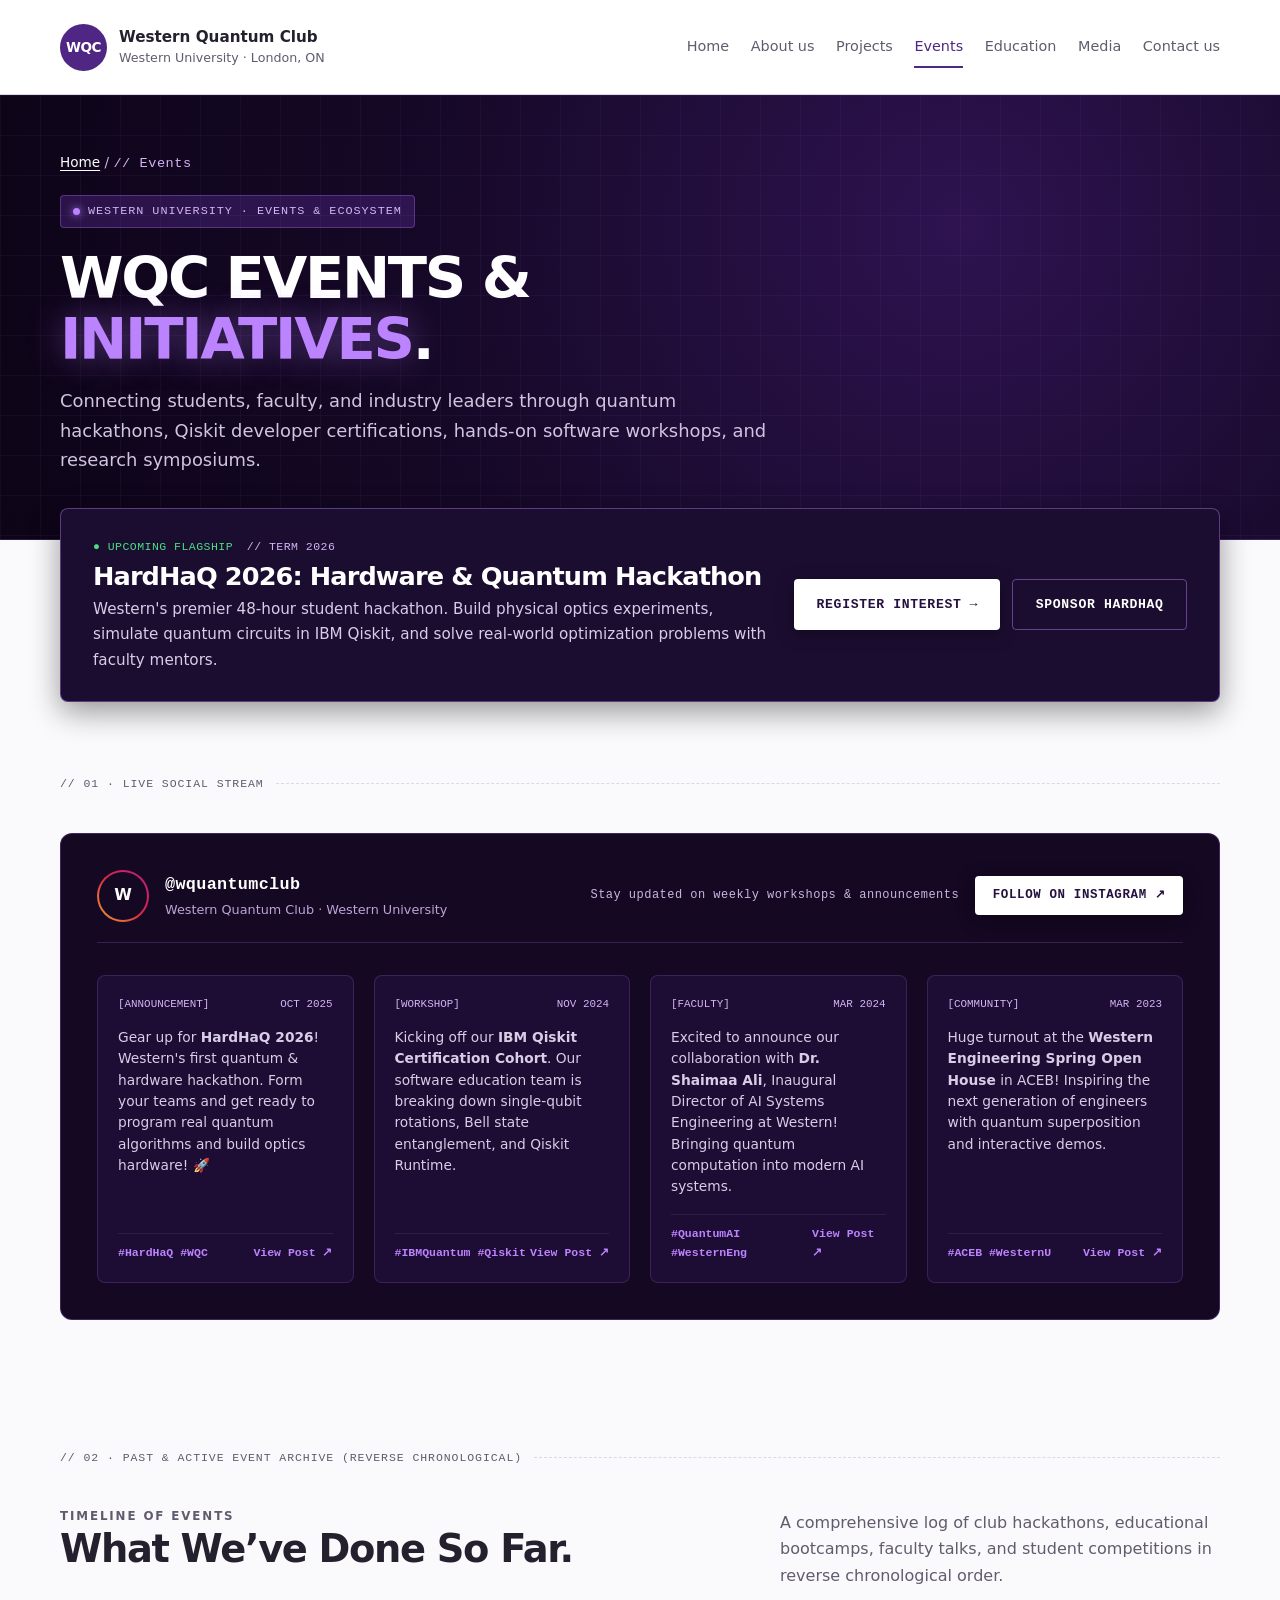
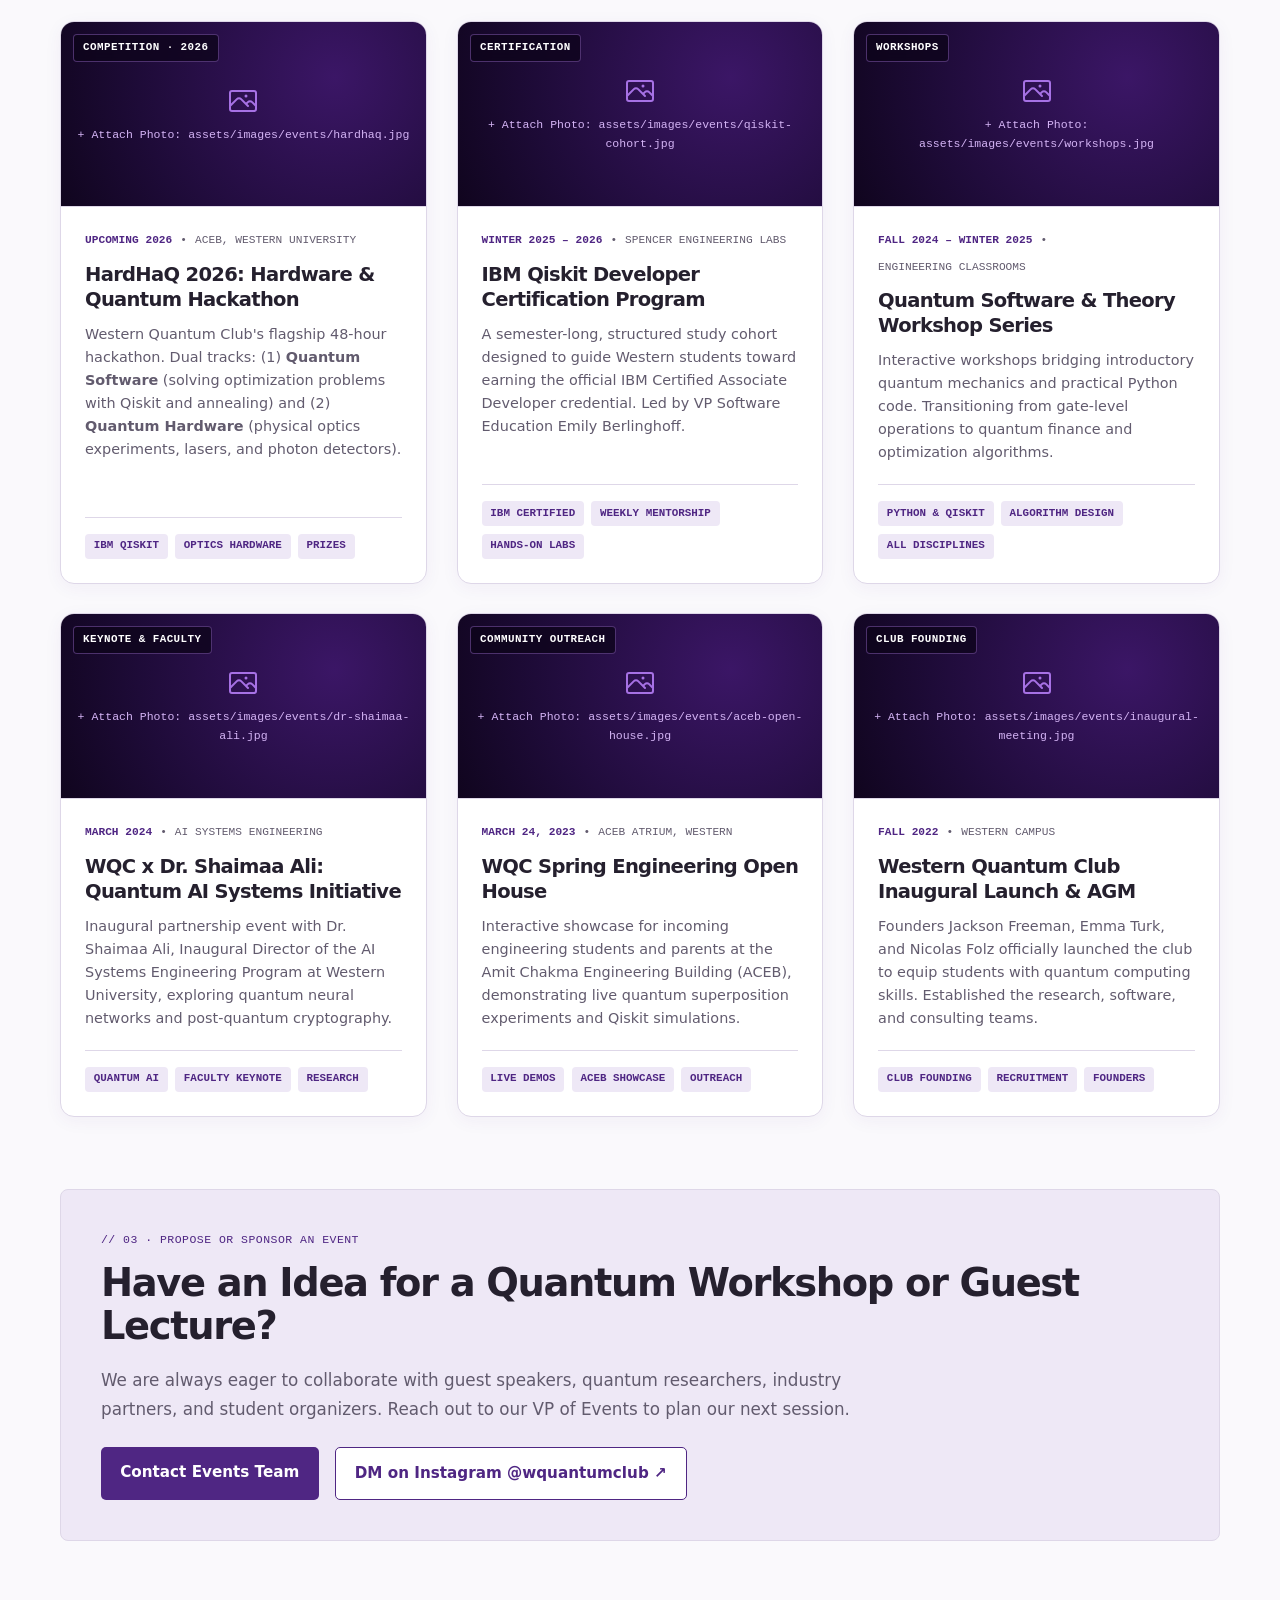
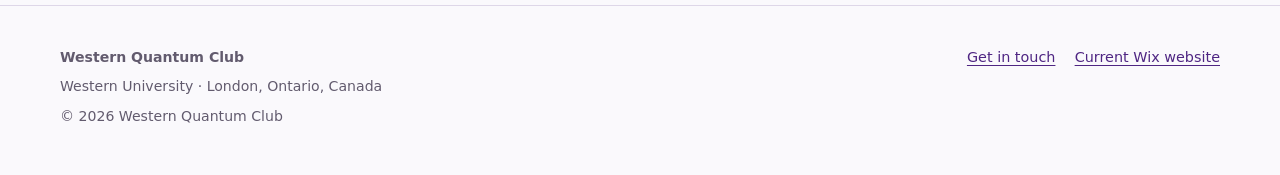
==== commit 238788dc: "Update events to modern rounded boxes with photo slots and fix CSS" ====
--- a/events/index.html
+++ b/events/index.html
@@ -174,126 +174,185 @@
         <p>A comprehensive log of club hackathons, educational bootcamps, faculty talks, and student competitions in reverse chronological order.</p>
       </div>
 
-      <div class="event-timeline">
+      <div class="event-card-grid">
 
         <!-- Event 1: HardHaQ 2026 -->
-        <article class="event-entry">
-          <div class="event-meta">
-            <span class="event-date">Upcoming 2026</span>
-            <span>•</span>
-            <span class="badge-pill">Hackathon / Competition</span>
-            <span>•</span>
-            <span>Amit Chakma Engineering Building (ACEB)</span>
-          </div>
-          <h3>HardHaQ 2026: Western Hardware &amp; Quantum Hackathon</h3>
-          <p>
-            Western Quantum Club's flagship 48-hour hackathon bringing together students across engineering, physics, and computer science. Features dual tracks: (1) <strong>Quantum Software</strong> (solving optimization and finance problems using IBM Qiskit and quantum annealing) and (2) <strong>Quantum Hardware</strong> (physical optics experiments, lasers, and detector engineering). Includes workshops, industry mentors, and hardware prizes.
-          </p>
-          <div style="display:flex; flex-wrap:wrap; gap:0.6rem; margin-top:1rem;">
-            <span class="badge-pill" style="background:#f4edf9;">IBM Qiskit</span>
-            <span class="badge-pill" style="background:#f4edf9;">Quantum Annealing</span>
-            <span class="badge-pill" style="background:#f4edf9;">Optics Hardware</span>
-            <span class="badge-pill" style="background:#f4edf9;">Prizes &amp; Mentorship</span>
+        <article class="event-box">
+          <div class="event-photo-container">
+            <span class="event-photo-badge">Competition · 2026</span>
+            <!-- Anyone on the team can attach a photo by adding: <img src="../assets/images/events/hardhaq.jpg" alt="HardHaQ 2026"> -->
+            <div class="event-photo-placeholder">
+              <svg fill="none" viewBox="0 0 24 24" stroke-width="1.5" stroke="currentColor">
+                <path stroke-linecap="round" stroke-linejoin="round" d="m2.25 15.75 5.159-5.159a2.25 2.25 0 0 1 3.182 0l5.159 5.159m-1.5-1.5 1.409-1.409a2.25 2.25 0 0 1 3.182 0l2.909 2.909m-18 3.75h16.5a1.5 1.5 0 0 0 1.5-1.5V6a1.5 1.5 0 0 0-1.5-1.5H3.75A1.5 1.5 0 0 0 2.25 6v12a1.5 1.5 0 0 0 1.5 1.5Zm10.5-11.25h.008v.008h-.008V8.25Zm.375 0a.375.375 0 1 1-.75 0 .375.375 0 0 1 .75 0Z" />
+              </svg>
+              <span>+ Attach Photo: assets/images/events/hardhaq.jpg</span>
+            </div>
+          </div>
+          <div class="event-box-content">
+            <div class="event-meta">
+              <span class="event-date">Upcoming 2026</span>
+              <span>•</span>
+              <span>ACEB, Western University</span>
+            </div>
+            <h3>HardHaQ 2026: Hardware &amp; Quantum Hackathon</h3>
+            <p>
+              Western Quantum Club's flagship 48-hour hackathon. Dual tracks: (1) <strong>Quantum Software</strong> (solving optimization problems with Qiskit and annealing) and (2) <strong>Quantum Hardware</strong> (physical optics experiments, lasers, and photon detectors).
+            </p>
+            <div class="event-tags-row">
+              <span class="badge-pill">IBM Qiskit</span>
+              <span class="badge-pill">Optics Hardware</span>
+              <span class="badge-pill">Prizes</span>
+            </div>
           </div>
         </article>
 
         <!-- Event 2: Qiskit Certification Program -->
-        <article class="event-entry">
-          <div class="event-meta">
-            <span class="event-date">Winter 2025 – 2026</span>
-            <span>•</span>
-            <span class="badge-pill">Certification Cohort</span>
-            <span>•</span>
-            <span>Spencer Engineering Labs &amp; Discord</span>
-          </div>
-          <h3>IBM Qiskit Associate Developer Certification Program</h3>
-          <p>
-            A semester-long, structured study group designed to guide Western students toward earning the official IBM Certified Associate Developer credential for Quantum Computation using Qiskit. Led by VP Software Education Emily Berlinghoff, the cohort covers Dirac bra-ket algebra, multi-qubit gates, Bell states, quantum teleportation, phase estimation, and quantum error mitigation.
-          </p>
-          <div style="display:flex; flex-wrap:wrap; gap:0.6rem; margin-top:1rem;">
-            <span class="badge-pill" style="background:#f4edf9;">IBM Certified Developer</span>
-            <span class="badge-pill" style="background:#f4edf9;">Weekly Mentorship</span>
-            <span class="badge-pill" style="background:#f4edf9;">Hands-on Labs</span>
+        <article class="event-box">
+          <div class="event-photo-container">
+            <span class="event-photo-badge">Certification</span>
+            <!-- Anyone on the team can attach a photo by adding: <img src="../assets/images/events/qiskit-cohort.jpg" alt="Qiskit Developer Cohort"> -->
+            <div class="event-photo-placeholder">
+              <svg fill="none" viewBox="0 0 24 24" stroke-width="1.5" stroke="currentColor">
+                <path stroke-linecap="round" stroke-linejoin="round" d="m2.25 15.75 5.159-5.159a2.25 2.25 0 0 1 3.182 0l5.159 5.159m-1.5-1.5 1.409-1.409a2.25 2.25 0 0 1 3.182 0l2.909 2.909m-18 3.75h16.5a1.5 1.5 0 0 0 1.5-1.5V6a1.5 1.5 0 0 0-1.5-1.5H3.75A1.5 1.5 0 0 0 2.25 6v12a1.5 1.5 0 0 0 1.5 1.5Zm10.5-11.25h.008v.008h-.008V8.25Zm.375 0a.375.375 0 1 1-.75 0 .375.375 0 0 1 .75 0Z" />
+              </svg>
+              <span>+ Attach Photo: assets/images/events/qiskit-cohort.jpg</span>
+            </div>
+          </div>
+          <div class="event-box-content">
+            <div class="event-meta">
+              <span class="event-date">Winter 2025 – 2026</span>
+              <span>•</span>
+              <span>Spencer Engineering Labs</span>
+            </div>
+            <h3>IBM Qiskit Developer Certification Program</h3>
+            <p>
+              A semester-long, structured study cohort designed to guide Western students toward earning the official IBM Certified Associate Developer credential. Led by VP Software Education Emily Berlinghoff.
+            </p>
+            <div class="event-tags-row">
+              <span class="badge-pill">IBM Certified</span>
+              <span class="badge-pill">Weekly Mentorship</span>
+              <span class="badge-pill">Hands-on Labs</span>
+            </div>
           </div>
         </article>
 
         <!-- Event 3: Quantum Foundations & Workshops -->
-        <article class="event-entry">
-          <div class="event-meta">
-            <span class="event-date">Fall 2024 – Winter 2025</span>
-            <span>•</span>
-            <span class="badge-pill">Workshop Series</span>
-            <span>•</span>
-            <span>Western Engineering Classrooms</span>
-          </div>
-          <h3>Quantum Software &amp; Theory Workshop Series</h3>
-          <p>
-            Bi-weekly interactive workshops bridging the gap between introductory physics and production code. Sessions covered quantum mechanics fundamentals, moving beyond gate-level coding, exploring high-level abstractions, and simulating real-world quantum use cases in investment banking and logistics optimization.
-          </p>
-          <div style="display:flex; flex-wrap:wrap; gap:0.6rem; margin-top:1rem;">
-            <span class="badge-pill" style="background:#f4edf9;">Python &amp; Qiskit</span>
-            <span class="badge-pill" style="background:#f4edf9;">Algorithm Design</span>
-            <span class="badge-pill" style="background:#f4edf9;">Open to All Disciplines</span>
+        <article class="event-box">
+          <div class="event-photo-container">
+            <span class="event-photo-badge">Workshops</span>
+            <!-- Anyone on the team can attach a photo by adding: <img src="../assets/images/events/workshops.jpg" alt="Quantum Workshops"> -->
+            <div class="event-photo-placeholder">
+              <svg fill="none" viewBox="0 0 24 24" stroke-width="1.5" stroke="currentColor">
+                <path stroke-linecap="round" stroke-linejoin="round" d="m2.25 15.75 5.159-5.159a2.25 2.25 0 0 1 3.182 0l5.159 5.159m-1.5-1.5 1.409-1.409a2.25 2.25 0 0 1 3.182 0l2.909 2.909m-18 3.75h16.5a1.5 1.5 0 0 0 1.5-1.5V6a1.5 1.5 0 0 0-1.5-1.5H3.75A1.5 1.5 0 0 0 2.25 6v12a1.5 1.5 0 0 0 1.5 1.5Zm10.5-11.25h.008v.008h-.008V8.25Zm.375 0a.375.375 0 1 1-.75 0 .375.375 0 0 1 .75 0Z" />
+              </svg>
+              <span>+ Attach Photo: assets/images/events/workshops.jpg</span>
+            </div>
+          </div>
+          <div class="event-box-content">
+            <div class="event-meta">
+              <span class="event-date">Fall 2024 – Winter 2025</span>
+              <span>•</span>
+              <span>Engineering Classrooms</span>
+            </div>
+            <h3>Quantum Software &amp; Theory Workshop Series</h3>
+            <p>
+              Interactive workshops bridging introductory quantum mechanics and practical Python code. Transitioning from gate-level operations to quantum finance and optimization algorithms.
+            </p>
+            <div class="event-tags-row">
+              <span class="badge-pill">Python &amp; Qiskit</span>
+              <span class="badge-pill">Algorithm Design</span>
+              <span class="badge-pill">All Disciplines</span>
+            </div>
           </div>
         </article>
 
         <!-- Event 4: WQC x Dr. Shaimaa Ali -->
-        <article class="event-entry">
-          <div class="event-meta">
-            <span class="event-date">March 2024</span>
-            <span>•</span>
-            <span class="badge-pill">Faculty Partnership</span>
-            <span>•</span>
-            <span>Western AI Systems Engineering</span>
-          </div>
-          <h3>WQC x Dr. Shaimaa Ali: Quantum AI Systems Initiative</h3>
-          <p>
-            An inaugural partnership event with Dr. Shaimaa Ali, Inaugural Director of the AI Systems Engineering Program at Western University. The collaboration brought together machine learning and quantum computing enthusiasts to investigate quantum neural networks, post-quantum data security, and curriculum integration for Western students.
-          </p>
-          <div style="display:flex; flex-wrap:wrap; gap:0.6rem; margin-top:1rem;">
-            <span class="badge-pill" style="background:#f4edf9;">Quantum AI</span>
-            <span class="badge-pill" style="background:#f4edf9;">AI Systems Engineering</span>
-            <span class="badge-pill" style="background:#f4edf9;">Faculty Keynote</span>
+        <article class="event-box">
+          <div class="event-photo-container">
+            <span class="event-photo-badge">Keynote &amp; Faculty</span>
+            <!-- Anyone on the team can attach a photo by adding: <img src="../assets/images/events/dr-shaimaa-ali.jpg" alt="Dr. Shaimaa Ali Keynote"> -->
+            <div class="event-photo-placeholder">
+              <svg fill="none" viewBox="0 0 24 24" stroke-width="1.5" stroke="currentColor">
+                <path stroke-linecap="round" stroke-linejoin="round" d="m2.25 15.75 5.159-5.159a2.25 2.25 0 0 1 3.182 0l5.159 5.159m-1.5-1.5 1.409-1.409a2.25 2.25 0 0 1 3.182 0l2.909 2.909m-18 3.75h16.5a1.5 1.5 0 0 0 1.5-1.5V6a1.5 1.5 0 0 0-1.5-1.5H3.75A1.5 1.5 0 0 0 2.25 6v12a1.5 1.5 0 0 0 1.5 1.5Zm10.5-11.25h.008v.008h-.008V8.25Zm.375 0a.375.375 0 1 1-.75 0 .375.375 0 0 1 .75 0Z" />
+              </svg>
+              <span>+ Attach Photo: assets/images/events/dr-shaimaa-ali.jpg</span>
+            </div>
+          </div>
+          <div class="event-box-content">
+            <div class="event-meta">
+              <span class="event-date">March 2024</span>
+              <span>•</span>
+              <span>AI Systems Engineering</span>
+            </div>
+            <h3>WQC x Dr. Shaimaa Ali: Quantum AI Systems Initiative</h3>
+            <p>
+              Inaugural partnership event with Dr. Shaimaa Ali, Inaugural Director of the AI Systems Engineering Program at Western University, exploring quantum neural networks and post-quantum cryptography.
+            </p>
+            <div class="event-tags-row">
+              <span class="badge-pill">Quantum AI</span>
+              <span class="badge-pill">Faculty Keynote</span>
+              <span class="badge-pill">Research</span>
+            </div>
           </div>
         </article>
 
         <!-- Event 5: Spring Open House at ACEB -->
-        <article class="event-entry">
-          <div class="event-meta">
-            <span class="event-date">March 24, 2023</span>
-            <span>•</span>
-            <span class="badge-pill">Outreach &amp; Demo</span>
-            <span>•</span>
-            <span>Amit Chakma Engineering Building (ACEB)</span>
-          </div>
-          <h3>WQC Spring Engineering Open House</h3>
-          <p>
-            The club welcomed hundreds of incoming engineering students and parents at the ACEB Atrium. Club executives set up interactive quantum circuit demos, answered questions on quantum ethics and commercial timelines, and distributed educational pamphlets on how students can prepare for future quantum careers.
-          </p>
-          <div style="display:flex; flex-wrap:wrap; gap:0.6rem; margin-top:1rem;">
-            <span class="badge-pill" style="background:#f4edf9;">Live Demos</span>
-            <span class="badge-pill" style="background:#f4edf9;">Community Outreach</span>
-            <span class="badge-pill" style="background:#f4edf9;">ACEB Showcase</span>
+        <article class="event-box">
+          <div class="event-photo-container">
+            <span class="event-photo-badge">Community Outreach</span>
+            <!-- Anyone on the team can attach a photo by adding: <img src="../assets/images/events/aceb-open-house.jpg" alt="Spring Open House ACEB"> -->
+            <div class="event-photo-placeholder">
+              <svg fill="none" viewBox="0 0 24 24" stroke-width="1.5" stroke="currentColor">
+                <path stroke-linecap="round" stroke-linejoin="round" d="m2.25 15.75 5.159-5.159a2.25 2.25 0 0 1 3.182 0l5.159 5.159m-1.5-1.5 1.409-1.409a2.25 2.25 0 0 1 3.182 0l2.909 2.909m-18 3.75h16.5a1.5 1.5 0 0 0 1.5-1.5V6a1.5 1.5 0 0 0-1.5-1.5H3.75A1.5 1.5 0 0 0 2.25 6v12a1.5 1.5 0 0 0 1.5 1.5Zm10.5-11.25h.008v.008h-.008V8.25Zm.375 0a.375.375 0 1 1-.75 0 .375.375 0 0 1 .75 0Z" />
+              </svg>
+              <span>+ Attach Photo: assets/images/events/aceb-open-house.jpg</span>
+            </div>
+          </div>
+          <div class="event-box-content">
+            <div class="event-meta">
+              <span class="event-date">March 24, 2023</span>
+              <span>•</span>
+              <span>ACEB Atrium, Western</span>
+            </div>
+            <h3>WQC Spring Engineering Open House</h3>
+            <p>
+              Interactive showcase for incoming engineering students and parents at the Amit Chakma Engineering Building (ACEB), demonstrating live quantum superposition experiments and Qiskit simulations.
+            </p>
+            <div class="event-tags-row">
+              <span class="badge-pill">Live Demos</span>
+              <span class="badge-pill">ACEB Showcase</span>
+              <span class="badge-pill">Outreach</span>
+            </div>
           </div>
         </article>
 
         <!-- Event 6: Inaugural General Meeting -->
-        <article class="event-entry">
-          <div class="event-meta">
-            <span class="event-date">Fall 2022</span>
-            <span>•</span>
-            <span class="badge-pill">Club Launch</span>
-            <span>•</span>
-            <span>Western University Main Campus</span>
-          </div>
-          <h3>Western Quantum Club Inaugural General Meeting</h3>
-          <p>
-            Founders Jackson Freeman, Emma Turk, and Nicolas Folz launched the Western Quantum Club to empower students with the skills required to lead the next quantum revolution. Established the core subteams: Computing Applications, Research &amp; Advisory, Consulting, and Operations.
-          </p>
-          <div style="display:flex; flex-wrap:wrap; gap:0.6rem; margin-top:1rem;">
-            <span class="badge-pill" style="background:#f4edf9;">Club Founding</span>
-            <span class="badge-pill" style="background:#f4edf9;">Subteam Recruitment</span>
-            <span class="badge-pill" style="background:#f4edf9;">Founders' Letter</span>
+        <article class="event-box">
+          <div class="event-photo-container">
+            <span class="event-photo-badge">Club Founding</span>
+            <!-- Anyone on the team can attach a photo by adding: <img src="../assets/images/events/inaugural-meeting.jpg" alt="Inaugural Meeting"> -->
+            <div class="event-photo-placeholder">
+              <svg fill="none" viewBox="0 0 24 24" stroke-width="1.5" stroke="currentColor">
+                <path stroke-linecap="round" stroke-linejoin="round" d="m2.25 15.75 5.159-5.159a2.25 2.25 0 0 1 3.182 0l5.159 5.159m-1.5-1.5 1.409-1.409a2.25 2.25 0 0 1 3.182 0l2.909 2.909m-18 3.75h16.5a1.5 1.5 0 0 0 1.5-1.5V6a1.5 1.5 0 0 0-1.5-1.5H3.75A1.5 1.5 0 0 0 2.25 6v12a1.5 1.5 0 0 0 1.5 1.5Zm10.5-11.25h.008v.008h-.008V8.25Zm.375 0a.375.375 0 1 1-.75 0 .375.375 0 0 1 .75 0Z" />
+              </svg>
+              <span>+ Attach Photo: assets/images/events/inaugural-meeting.jpg</span>
+            </div>
+          </div>
+          <div class="event-box-content">
+            <div class="event-meta">
+              <span class="event-date">Fall 2022</span>
+              <span>•</span>
+              <span>Western Campus</span>
+            </div>
+            <h3>Western Quantum Club Inaugural Launch &amp; AGM</h3>
+            <p>
+              Founders Jackson Freeman, Emma Turk, and Nicolas Folz officially launched the club to equip students with quantum computing skills. Established the research, software, and consulting teams.
+            </p>
+            <div class="event-tags-row">
+              <span class="badge-pill">Club Founding</span>
+              <span class="badge-pill">Recruitment</span>
+              <span class="badge-pill">Founders</span>
+            </div>
           </div>
         </article>
 
--- a/assets/css/styles.css
+++ b/assets/css/styles.css
@@ -462,25 +462,25 @@
 .tech-card {
   background: #ffffff;
   border: 1px solid var(--line);
-  border-radius: 8px;
+  border-radius: 12px;
   padding: 1.75rem;
   position: relative;
   transition: all 0.2s ease;
   display: flex;
-  flex-col: column;
+  flex-direction: column;
 }
 
 .tech-card:hover {
-  transform: translateY(-2px);
+  transform: translateY(-3px);
   border-color: var(--purple);
-  box-shadow: 0 6px 20px rgba(79, 38, 131, 0.08);
+  box-shadow: 0 8px 24px rgba(79, 38, 131, 0.1);
 }
 
 .card-tech-header {
   display: flex;
   justify-content: space-between;
   align-items: baseline;
-  margin-bottom: 1.25rem;
+  margin-bottom: 1rem;
   font-family: var(--tech-mono);
   font-size: 0.72rem;
 }
@@ -488,43 +488,114 @@
 .badge-pill {
   font-family: var(--tech-mono);
   font-size: 0.68rem;
-  padding: 0.2rem 0.5rem;
-  border-radius: 3px;
+  padding: 0.22rem 0.55rem;
+  border-radius: 4px;
   background: var(--lavender);
   color: var(--purple);
   font-weight: 600;
   text-transform: uppercase;
 }
 
-/* Events Page Styling */
-.event-timeline {
-  display: flex;
-  flex-direction: column;
-  gap: 1.75rem;
-  position: relative;
-}
-
-.event-entry {
+/* Event Card Boxes (Modern, soft, easier on the eyes) */
+.event-card-grid {
+  display: grid;
+  grid-template-columns: repeat(auto-fill, minmax(320px, 1fr));
+  gap: 1.85rem;
+}
+
+.event-box {
   background: #ffffff;
   border: 1px solid var(--line);
-  border-left: 4px solid var(--purple);
-  border-radius: 6px;
-  padding: 1.75rem;
-  transition: all 0.2s ease;
-}
-
-.event-entry:hover {
-  border-color: var(--purple);
-  box-shadow: 0 8px 24px rgba(79, 38, 131, 0.08);
+  border-radius: 14px;
+  overflow: hidden;
+  box-shadow: 0 4px 18px rgba(79, 38, 131, 0.05);
+  transition: all 0.25s ease;
+  display: flex;
+  flex-direction: column;
+}
+
+.event-box:hover {
+  transform: translateY(-4px);
+  border-color: #9f76c5;
+  box-shadow: 0 12px 32px rgba(79, 38, 131, 0.12);
+}
+
+/* Event Photo Slot: Dedicated image frame with stylish visual placeholder */
+.event-photo-container {
+  position: relative;
+  width: 100%;
+  height: 185px;
+  background: radial-gradient(circle at 75% 30%, #3b1666 0%, #1e0b38 65%, #10051e 100%);
+  display: flex;
+  align-items: center;
+  justify-content: center;
+  overflow: hidden;
+  border-bottom: 1px solid var(--line);
+}
+
+.event-photo-container img {
+  width: 100%;
+  height: 100%;
+  object-fit: cover;
+  transition: transform 0.35s ease;
+  display: block;
+}
+
+.event-box:hover .event-photo-container img {
+  transform: scale(1.04);
+}
+
+.event-photo-placeholder {
+  display: flex;
+  flex-direction: column;
+  align-items: center;
+  justify-content: center;
+  gap: 0.5rem;
+  color: #d4b4f5;
+  font-family: var(--tech-mono);
+  font-size: 0.72rem;
+  text-align: center;
+  padding: 1rem;
+}
+
+.event-photo-placeholder svg {
+  width: 32px;
+  height: 32px;
+  stroke: #bc83ff;
+  opacity: 0.85;
+}
+
+.event-photo-badge {
+  position: absolute;
+  top: 12px;
+  left: 12px;
+  background: rgba(14, 5, 26, 0.78);
+  backdrop-filter: blur(6px);
+  border: 1px solid rgba(188, 131, 255, 0.35);
+  color: #ffffff;
+  font-family: var(--tech-mono);
+  font-size: 0.68rem;
+  font-weight: 700;
+  text-transform: uppercase;
+  padding: 0.25rem 0.6rem;
+  border-radius: 4px;
+  letter-spacing: 0.04em;
+}
+
+.event-box-content {
+  padding: 1.5rem;
+  display: flex;
+  flex-direction: column;
+  flex: 1;
 }
 
 .event-meta {
   display: flex;
   flex-wrap: wrap;
   align-items: center;
-  gap: 0.75rem;
-  font-family: var(--tech-mono);
-  font-size: 0.72rem;
+  gap: 0.5rem;
+  font-family: var(--tech-mono);
+  font-size: 0.7rem;
   text-transform: uppercase;
   color: var(--muted);
   margin-bottom: 0.75rem;
@@ -533,6 +604,30 @@
 .event-date {
   color: var(--purple);
   font-weight: 700;
+}
+
+.event-box-content h3 {
+  font-size: 1.22rem;
+  margin: 0 0 0.65rem;
+  color: var(--ink);
+  line-height: 1.3;
+}
+
+.event-box-content p {
+  color: var(--muted);
+  font-size: 0.9rem;
+  line-height: 1.6;
+  margin-bottom: 1.25rem;
+  flex: 1;
+}
+
+.event-tags-row {
+  display: flex;
+  flex-wrap: wrap;
+  gap: 0.45rem;
+  margin-top: auto;
+  padding-top: 1rem;
+  border-top: 1px solid var(--line);
 }
 
 /* Instagram Showcase Component */
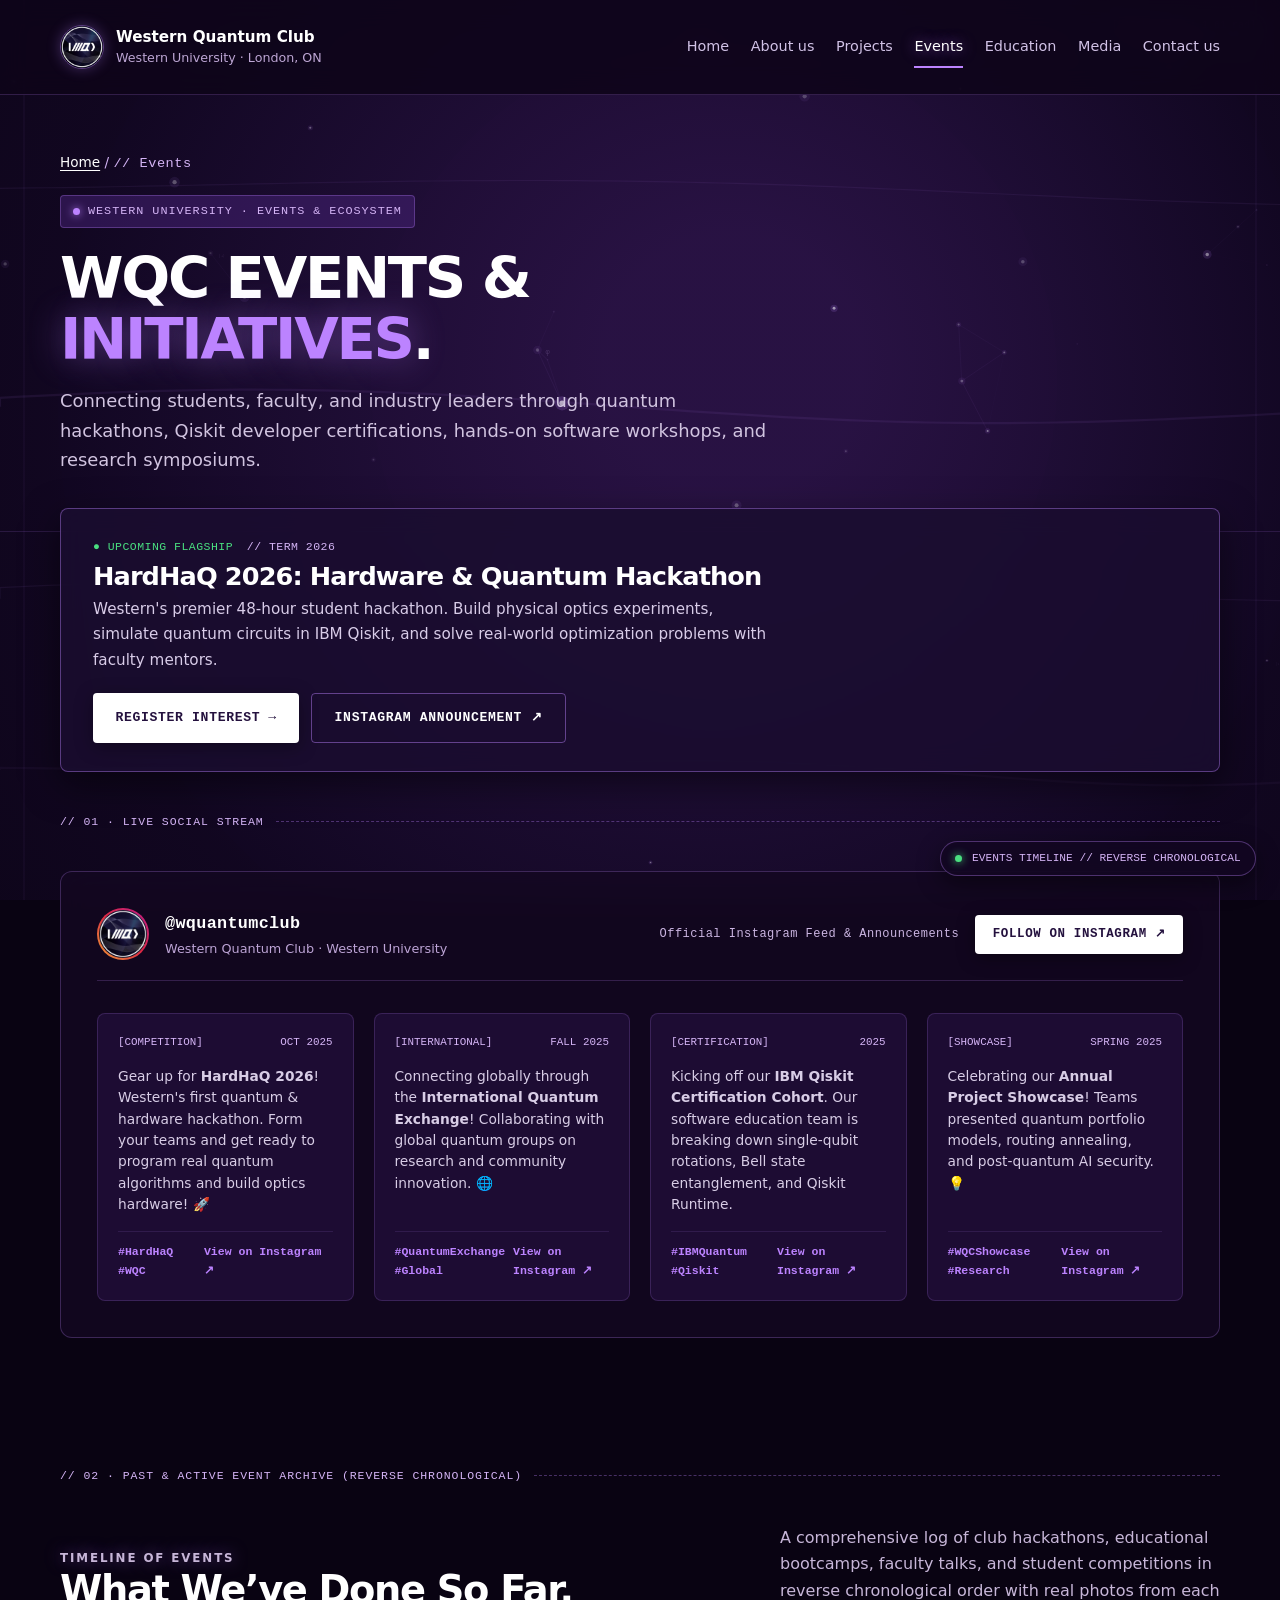
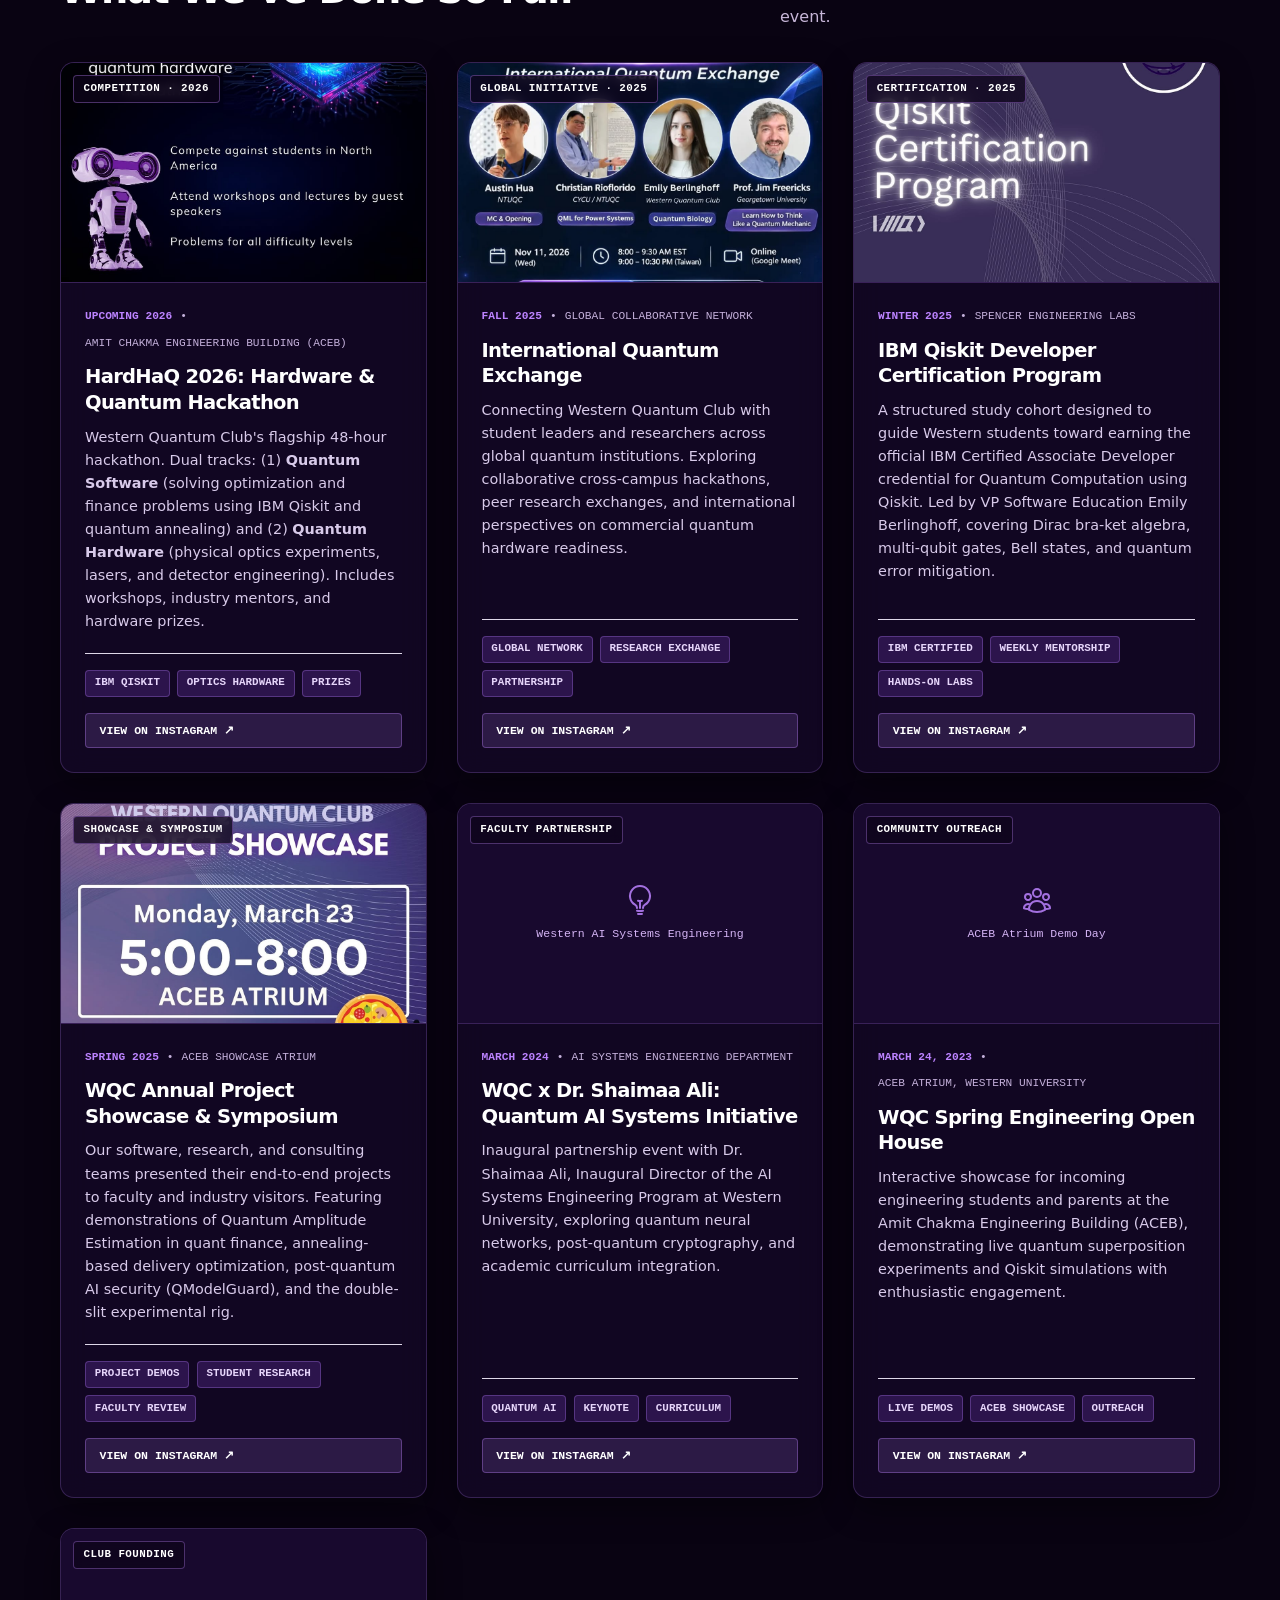
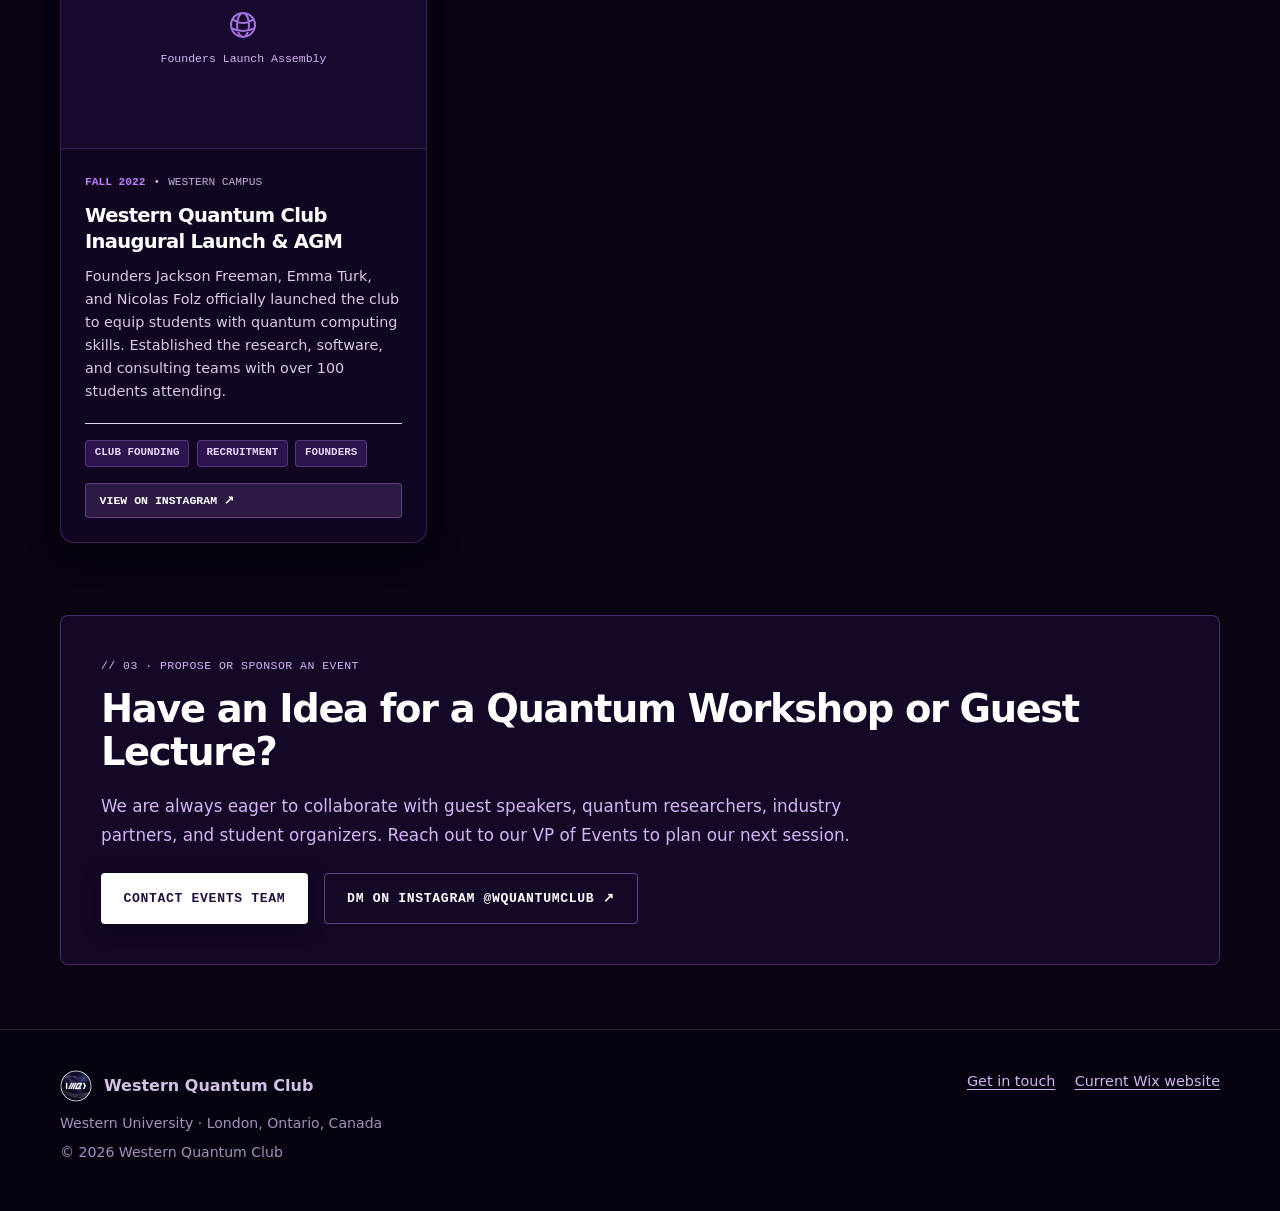
==== commit a5faebf3: "Add official WQC logo, real Instagram photos, dynamic background, and Instagram links to Events page" ====
--- a/events/index.html
+++ b/events/index.html
@@ -7,15 +7,19 @@
   <meta name="description" content="Explore upcoming and past events, hackathons, Qiskit certification cohorts, and Instagram updates from Western Quantum Club at Western University.">
   <link rel="stylesheet" href="../assets/css/styles.css">
   <script src="../assets/js/site.js" defer></script>
+  <script src="../assets/js/quantum-scroll-bg.js" defer></script>
 </head>
 <body data-page="events">
+  <!-- Dynamic Full-Page Background Quantum Engine (Color transitions as you scroll) -->
+  <canvas id="quantum-scroll-bg" aria-hidden="true"></canvas>
+
   <a class="skip-link" href="#main">Skip to content</a>
   <header id="site-header" class="site-header"></header>
 
   <main id="main" tabindex="-1">
 
     <!-- Page Header (Technical Waterloo Defence Style) -->
-    <section class="hero-quantum" style="padding: 3.5rem 0 4rem;" aria-labelledby="events-heading">
+    <section class="hero-quantum" style="padding: 3.5rem 0 3.5rem;" aria-labelledby="events-heading">
       <div class="container">
         <div class="breadcrumb" style="color:var(--accent-lilac);margin-bottom:1.25rem;">
           <a href="../" style="color:#ffffff;">Home</a> / <span class="hud-mono">// Events</span>
@@ -37,8 +41,8 @@
     </section>
 
     <!-- Upcoming Event Radar Banner -->
-    <section class="container" style="margin-top: -2rem; position: relative; z-index: 10;">
-      <div class="callout" style="background:#1b0d30; border:1px solid rgba(188,131,255,0.4); box-shadow:0 10px 30px rgba(0,0,0,0.4); color:#ffffff; padding:1.75rem 2rem;">
+    <section class="container" style="margin-top: -1.5rem; margin-bottom: 2.5rem; position: relative; z-index: 10;">
+      <div class="callout" style="background:rgba(27, 13, 48, 0.85); backdrop-filter:blur(14px); border:1px solid rgba(188,131,255,0.4); box-shadow:0 12px 36px rgba(0,0,0,0.5); color:#ffffff; padding:1.75rem 2rem;">
         <div style="display:flex; flex-wrap:wrap; justify-content:space-between; align-items:center; gap:1.25rem;">
           <div>
             <div class="hud-mono" style="font-size:0.72rem; color:var(--accent-lilac); text-transform:uppercase; margin-bottom:0.4rem;">
@@ -51,23 +55,23 @@
           </div>
           <div style="display:flex; gap:0.75rem; flex-wrap:wrap;">
             <a class="btn-tech" href="../contact/">Register Interest <span aria-hidden="true">→</span></a>
-            <a class="btn-tech-outline" href="mailto:WEQuantumClub@gmail.com">Sponsor HardHaQ</a>
+            <a class="btn-tech-outline" href="https://www.instagram.com/p/Ddg8DGSxSz9/" target="_blank" rel="noopener noreferrer">Instagram Announcement ↗</a>
           </div>
         </div>
       </div>
     </section>
 
     <!-- Instagram Feed Showcase Section -->
-    <section class="section container" aria-labelledby="insta-heading">
+    <section class="section container" style="padding-top:0;" aria-labelledby="insta-heading">
       <div class="tech-divider">
         <span>// 01 · Live Social Stream</span>
       </div>
 
-      <div class="insta-showcase">
+      <div class="insta-showcase" style="background:rgba(20, 8, 34, 0.82); backdrop-filter:blur(14px);">
         <div class="insta-header">
           <div class="insta-profile-lockup">
             <div class="insta-avatar">
-              <div class="insta-avatar-inner">W</div>
+              <img src="../assets/images/wqc-logo.png" alt="WQC Profile Logo" style="width:100%;height:100%;border-radius:50%;object-fit:cover;">
             </div>
             <div>
               <div class="hud-mono" style="font-size:1.05rem; font-weight:700; color:#ffffff; letter-spacing:0.02em;">
@@ -81,7 +85,7 @@
 
           <div style="display:flex; align-items:center; gap:1rem;">
             <span class="hud-mono" style="font-size:0.75rem; color:#cbb5e2; max-md:hidden;">
-              Stay updated on weekly workshops &amp; announcements
+              Official Instagram Feed &amp; Announcements
             </span>
             <a class="btn-tech" href="https://www.instagram.com/wquantumclub/" target="_blank" rel="noopener noreferrer" style="padding:0.6rem 1.1rem; font-size:0.78rem;">
               Follow on Instagram <span aria-hidden="true">↗</span>
@@ -92,10 +96,10 @@
         <!-- Curated Grid of Real Club Updates -->
         <div class="insta-feed-grid">
           
-          <a class="insta-card" href="https://www.instagram.com/wquantumclub/" target="_blank" rel="noopener noreferrer">
+          <a class="insta-card" href="https://www.instagram.com/p/Ddg8DGSxSz9/" target="_blank" rel="noopener noreferrer">
             <div>
               <div class="insta-card-header">
-                <span>[ANNOUNCEMENT]</span>
+                <span>[COMPETITION]</span>
                 <span>OCT 2025</span>
               </div>
               <p class="insta-card-caption">
@@ -104,15 +108,31 @@
             </div>
             <div class="insta-card-footer">
               <span>#HardHaQ #WQC</span>
-              <span>View Post ↗</span>
+              <span>View on Instagram ↗</span>
             </div>
           </a>
 
-          <a class="insta-card" href="https://www.instagram.com/wquantumclub/" target="_blank" rel="noopener noreferrer">
+          <a class="insta-card" href="https://www.instagram.com/p/DfV39sTRHZ7/" target="_blank" rel="noopener noreferrer">
             <div>
               <div class="insta-card-header">
-                <span>[WORKSHOP]</span>
-                <span>NOV 2024</span>
+                <span>[INTERNATIONAL]</span>
+                <span>FALL 2025</span>
+              </div>
+              <p class="insta-card-caption">
+                Connecting globally through the <strong>International Quantum Exchange</strong>! Collaborating with global quantum groups on research and community innovation. 🌐
+              </p>
+            </div>
+            <div class="insta-card-footer">
+              <span>#QuantumExchange #Global</span>
+              <span>View on Instagram ↗</span>
+            </div>
+          </a>
+
+          <a class="insta-card" href="https://www.instagram.com/p/DRUiWG0Ec3z/" target="_blank" rel="noopener noreferrer">
+            <div>
+              <div class="insta-card-header">
+                <span>[CERTIFICATION]</span>
+                <span>2025</span>
               </div>
               <p class="insta-card-caption">
                 Kicking off our <strong>IBM Qiskit Certification Cohort</strong>. Our software education team is breaking down single-qubit rotations, Bell state entanglement, and Qiskit Runtime.
@@ -120,47 +140,31 @@
             </div>
             <div class="insta-card-footer">
               <span>#IBMQuantum #Qiskit</span>
-              <span>View Post ↗</span>
+              <span>View on Instagram ↗</span>
             </div>
           </a>
 
-          <a class="insta-card" href="https://www.instagram.com/wquantumclub/" target="_blank" rel="noopener noreferrer">
+          <a class="insta-card" href="https://www.instagram.com/p/DWMYRFbkTTo/" target="_blank" rel="noopener noreferrer">
             <div>
               <div class="insta-card-header">
-                <span>[FACULTY]</span>
-                <span>MAR 2024</span>
+                <span>[SHOWCASE]</span>
+                <span>SPRING 2025</span>
               </div>
               <p class="insta-card-caption">
-                Excited to announce our collaboration with <strong>Dr. Shaimaa Ali</strong>, Inaugural Director of AI Systems Engineering at Western! Bringing quantum computation into modern AI systems.
+                Celebrating our <strong>Annual Project Showcase</strong>! Teams presented quantum portfolio models, routing annealing, and post-quantum AI security. 💡
               </p>
             </div>
             <div class="insta-card-footer">
-              <span>#QuantumAI #WesternEng</span>
-              <span>View Post ↗</span>
+              <span>#WQCShowcase #Research</span>
+              <span>View on Instagram ↗</span>
             </div>
           </a>
 
-          <a class="insta-card" href="https://www.instagram.com/wquantumclub/" target="_blank" rel="noopener noreferrer">
-            <div>
-              <div class="insta-card-header">
-                <span>[COMMUNITY]</span>
-                <span>MAR 2023</span>
-              </div>
-              <p class="insta-card-caption">
-                Huge turnout at the <strong>Western Engineering Spring Open House</strong> in ACEB! Inspiring the next generation of engineers with quantum superposition and interactive demos.
-              </p>
-            </div>
-            <div class="insta-card-footer">
-              <span>#ACEB #WesternU</span>
-              <span>View Post ↗</span>
-            </div>
-          </a>
-
         </div>
       </div>
     </section>
 
-    <!-- Reverse Chronological Event Archive -->
+    <!-- Reverse Chronological Event Archive with Real Instagram Photos & Links -->
     <section class="section container" style="padding-top:0;" aria-labelledby="archive-heading">
       <div class="tech-divider">
         <span>// 02 · Past &amp; Active Event Archive (Reverse Chronological)</span>
@@ -171,7 +175,7 @@
           <p class="eyebrow">Timeline of Events</p>
           <h2 id="archive-heading">What We’ve Done So Far.</h2>
         </div>
-        <p>A comprehensive log of club hackathons, educational bootcamps, faculty talks, and student competitions in reverse chronological order.</p>
+        <p>A comprehensive log of club hackathons, educational bootcamps, faculty talks, and student competitions in reverse chronological order with real photos from each event.</p>
       </div>
 
       <div class="event-card-grid">
@@ -180,162 +184,183 @@
         <article class="event-box">
           <div class="event-photo-container">
             <span class="event-photo-badge">Competition · 2026</span>
-            <!-- Anyone on the team can attach a photo by adding: <img src="../assets/images/events/hardhaq.jpg" alt="HardHaQ 2026"> -->
-            <div class="event-photo-placeholder">
-              <svg fill="none" viewBox="0 0 24 24" stroke-width="1.5" stroke="currentColor">
-                <path stroke-linecap="round" stroke-linejoin="round" d="m2.25 15.75 5.159-5.159a2.25 2.25 0 0 1 3.182 0l5.159 5.159m-1.5-1.5 1.409-1.409a2.25 2.25 0 0 1 3.182 0l2.909 2.909m-18 3.75h16.5a1.5 1.5 0 0 0 1.5-1.5V6a1.5 1.5 0 0 0-1.5-1.5H3.75A1.5 1.5 0 0 0 2.25 6v12a1.5 1.5 0 0 0 1.5 1.5Zm10.5-11.25h.008v.008h-.008V8.25Zm.375 0a.375.375 0 1 1-.75 0 .375.375 0 0 1 .75 0Z" />
-              </svg>
-              <span>+ Attach Photo: assets/images/events/hardhaq.jpg</span>
-            </div>
+            <img src="../assets/images/events/hardhaq-2026.jpg" alt="HardHaQ 2026 Hackathon" class="event-photo">
           </div>
           <div class="event-box-content">
             <div class="event-meta">
               <span class="event-date">Upcoming 2026</span>
               <span>•</span>
-              <span>ACEB, Western University</span>
+              <span>Amit Chakma Engineering Building (ACEB)</span>
             </div>
             <h3>HardHaQ 2026: Hardware &amp; Quantum Hackathon</h3>
             <p>
-              Western Quantum Club's flagship 48-hour hackathon. Dual tracks: (1) <strong>Quantum Software</strong> (solving optimization problems with Qiskit and annealing) and (2) <strong>Quantum Hardware</strong> (physical optics experiments, lasers, and photon detectors).
+              Western Quantum Club's flagship 48-hour hackathon. Dual tracks: (1) <strong>Quantum Software</strong> (solving optimization and finance problems using IBM Qiskit and quantum annealing) and (2) <strong>Quantum Hardware</strong> (physical optics experiments, lasers, and detector engineering). Includes workshops, industry mentors, and hardware prizes.
             </p>
             <div class="event-tags-row">
               <span class="badge-pill">IBM Qiskit</span>
               <span class="badge-pill">Optics Hardware</span>
               <span class="badge-pill">Prizes</span>
             </div>
-          </div>
-        </article>
-
-        <!-- Event 2: Qiskit Certification Program -->
-        <article class="event-box">
-          <div class="event-photo-container">
-            <span class="event-photo-badge">Certification</span>
-            <!-- Anyone on the team can attach a photo by adding: <img src="../assets/images/events/qiskit-cohort.jpg" alt="Qiskit Developer Cohort"> -->
-            <div class="event-photo-placeholder">
-              <svg fill="none" viewBox="0 0 24 24" stroke-width="1.5" stroke="currentColor">
-                <path stroke-linecap="round" stroke-linejoin="round" d="m2.25 15.75 5.159-5.159a2.25 2.25 0 0 1 3.182 0l5.159 5.159m-1.5-1.5 1.409-1.409a2.25 2.25 0 0 1 3.182 0l2.909 2.909m-18 3.75h16.5a1.5 1.5 0 0 0 1.5-1.5V6a1.5 1.5 0 0 0-1.5-1.5H3.75A1.5 1.5 0 0 0 2.25 6v12a1.5 1.5 0 0 0 1.5 1.5Zm10.5-11.25h.008v.008h-.008V8.25Zm.375 0a.375.375 0 1 1-.75 0 .375.375 0 0 1 .75 0Z" />
-              </svg>
-              <span>+ Attach Photo: assets/images/events/qiskit-cohort.jpg</span>
-            </div>
-          </div>
-          <div class="event-box-content">
-            <div class="event-meta">
-              <span class="event-date">Winter 2025 – 2026</span>
+            <a href="https://www.instagram.com/p/Ddg8DGSxSz9/" target="_blank" rel="noopener noreferrer" class="btn-insta-post">
+              <span>View on Instagram</span> <span aria-hidden="true">↗</span>
+            </a>
+          </div>
+        </article>
+
+        <!-- Event 2: International Quantum Exchange -->
+        <article class="event-box">
+          <div class="event-photo-container">
+            <span class="event-photo-badge">Global Initiative · 2025</span>
+            <img src="../assets/images/events/quantum-exchange.jpg" alt="International Quantum Exchange" class="event-photo">
+          </div>
+          <div class="event-box-content">
+            <div class="event-meta">
+              <span class="event-date">Fall 2025</span>
+              <span>•</span>
+              <span>Global Collaborative Network</span>
+            </div>
+            <h3>International Quantum Exchange</h3>
+            <p>
+              Connecting Western Quantum Club with student leaders and researchers across global quantum institutions. Exploring collaborative cross-campus hackathons, peer research exchanges, and international perspectives on commercial quantum hardware readiness.
+            </p>
+            <div class="event-tags-row">
+              <span class="badge-pill">Global Network</span>
+              <span class="badge-pill">Research Exchange</span>
+              <span class="badge-pill">Partnership</span>
+            </div>
+            <a href="https://www.instagram.com/p/DfV39sTRHZ7/" target="_blank" rel="noopener noreferrer" class="btn-insta-post">
+              <span>View on Instagram</span> <span aria-hidden="true">↗</span>
+            </a>
+          </div>
+        </article>
+
+        <!-- Event 3: Qiskit 2025 Developer Certification Program -->
+        <article class="event-box">
+          <div class="event-photo-container">
+            <span class="event-photo-badge">Certification · 2025</span>
+            <img src="../assets/images/events/qiskit-2025.jpg" alt="IBM Qiskit 2025 Certification Cohort" class="event-photo">
+          </div>
+          <div class="event-box-content">
+            <div class="event-meta">
+              <span class="event-date">Winter 2025</span>
               <span>•</span>
               <span>Spencer Engineering Labs</span>
             </div>
             <h3>IBM Qiskit Developer Certification Program</h3>
             <p>
-              A semester-long, structured study cohort designed to guide Western students toward earning the official IBM Certified Associate Developer credential. Led by VP Software Education Emily Berlinghoff.
+              A structured study cohort designed to guide Western students toward earning the official IBM Certified Associate Developer credential for Quantum Computation using Qiskit. Led by VP Software Education Emily Berlinghoff, covering Dirac bra-ket algebra, multi-qubit gates, Bell states, and quantum error mitigation.
             </p>
             <div class="event-tags-row">
               <span class="badge-pill">IBM Certified</span>
               <span class="badge-pill">Weekly Mentorship</span>
               <span class="badge-pill">Hands-on Labs</span>
             </div>
-          </div>
-        </article>
-
-        <!-- Event 3: Quantum Foundations & Workshops -->
-        <article class="event-box">
-          <div class="event-photo-container">
-            <span class="event-photo-badge">Workshops</span>
-            <!-- Anyone on the team can attach a photo by adding: <img src="../assets/images/events/workshops.jpg" alt="Quantum Workshops"> -->
+            <a href="https://www.instagram.com/p/DRUiWG0Ec3z/" target="_blank" rel="noopener noreferrer" class="btn-insta-post">
+              <span>View on Instagram</span> <span aria-hidden="true">↗</span>
+            </a>
+          </div>
+        </article>
+
+        <!-- Event 4: WQC Annual Project Showcase & Symposium -->
+        <article class="event-box">
+          <div class="event-photo-container">
+            <span class="event-photo-badge">Showcase &amp; Symposium</span>
+            <img src="../assets/images/events/project-showcase.jpg" alt="WQC Project Showcase" class="event-photo">
+          </div>
+          <div class="event-box-content">
+            <div class="event-meta">
+              <span class="event-date">Spring 2025</span>
+              <span>•</span>
+              <span>ACEB Showcase Atrium</span>
+            </div>
+            <h3>WQC Annual Project Showcase &amp; Symposium</h3>
+            <p>
+              Our software, research, and consulting teams presented their end-to-end projects to faculty and industry visitors. Featuring demonstrations of Quantum Amplitude Estimation in quant finance, annealing-based delivery optimization, post-quantum AI security (QModelGuard), and the double-slit experimental rig.
+            </p>
+            <div class="event-tags-row">
+              <span class="badge-pill">Project Demos</span>
+              <span class="badge-pill">Student Research</span>
+              <span class="badge-pill">Faculty Review</span>
+            </div>
+            <a href="https://www.instagram.com/p/DWMYRFbkTTo/" target="_blank" rel="noopener noreferrer" class="btn-insta-post">
+              <span>View on Instagram</span> <span aria-hidden="true">↗</span>
+            </a>
+          </div>
+        </article>
+
+        <!-- Event 5: WQC x Dr. Shaimaa Ali -->
+        <article class="event-box">
+          <div class="event-photo-container">
+            <span class="event-photo-badge">Faculty Partnership</span>
             <div class="event-photo-placeholder">
               <svg fill="none" viewBox="0 0 24 24" stroke-width="1.5" stroke="currentColor">
-                <path stroke-linecap="round" stroke-linejoin="round" d="m2.25 15.75 5.159-5.159a2.25 2.25 0 0 1 3.182 0l5.159 5.159m-1.5-1.5 1.409-1.409a2.25 2.25 0 0 1 3.182 0l2.909 2.909m-18 3.75h16.5a1.5 1.5 0 0 0 1.5-1.5V6a1.5 1.5 0 0 0-1.5-1.5H3.75A1.5 1.5 0 0 0 2.25 6v12a1.5 1.5 0 0 0 1.5 1.5Zm10.5-11.25h.008v.008h-.008V8.25Zm.375 0a.375.375 0 1 1-.75 0 .375.375 0 0 1 .75 0Z" />
+                <path stroke-linecap="round" stroke-linejoin="round" d="M12 18v-5.25m0 0a6.01 6.01 0 0 0 1.5-.189m-1.5.189a6.01 6.01 0 0 1-1.5-.189m3.75 7.478a12.06 12.06 0 0 1-4.5 0m3.75 2.383a14.406 14.406 0 0 1-3 0M14.25 18v-.192c0-.983.658-1.823 1.508-2.316a7.5 7.5 0 1 0-7.516 0c.85.493 1.508 1.333 1.508 2.316V18" />
               </svg>
-              <span>+ Attach Photo: assets/images/events/workshops.jpg</span>
-            </div>
-          </div>
-          <div class="event-box-content">
-            <div class="event-meta">
-              <span class="event-date">Fall 2024 – Winter 2025</span>
-              <span>•</span>
-              <span>Engineering Classrooms</span>
-            </div>
-            <h3>Quantum Software &amp; Theory Workshop Series</h3>
-            <p>
-              Interactive workshops bridging introductory quantum mechanics and practical Python code. Transitioning from gate-level operations to quantum finance and optimization algorithms.
-            </p>
-            <div class="event-tags-row">
-              <span class="badge-pill">Python &amp; Qiskit</span>
-              <span class="badge-pill">Algorithm Design</span>
-              <span class="badge-pill">All Disciplines</span>
-            </div>
-          </div>
-        </article>
-
-        <!-- Event 4: WQC x Dr. Shaimaa Ali -->
-        <article class="event-box">
-          <div class="event-photo-container">
-            <span class="event-photo-badge">Keynote &amp; Faculty</span>
-            <!-- Anyone on the team can attach a photo by adding: <img src="../assets/images/events/dr-shaimaa-ali.jpg" alt="Dr. Shaimaa Ali Keynote"> -->
+              <span>Western AI Systems Engineering</span>
+            </div>
+          </div>
+          <div class="event-box-content">
+            <div class="event-meta">
+              <span class="event-date">March 2024</span>
+              <span>•</span>
+              <span>AI Systems Engineering Department</span>
+            </div>
+            <h3>WQC x Dr. Shaimaa Ali: Quantum AI Systems Initiative</h3>
+            <p>
+              Inaugural partnership event with Dr. Shaimaa Ali, Inaugural Director of the AI Systems Engineering Program at Western University, exploring quantum neural networks, post-quantum cryptography, and academic curriculum integration.
+            </p>
+            <div class="event-tags-row">
+              <span class="badge-pill">Quantum AI</span>
+              <span class="badge-pill">Keynote</span>
+              <span class="badge-pill">Curriculum</span>
+            </div>
+            <a href="https://www.instagram.com/wquantumclub/" target="_blank" rel="noopener noreferrer" class="btn-insta-post">
+              <span>View on Instagram</span> <span aria-hidden="true">↗</span>
+            </a>
+          </div>
+        </article>
+
+        <!-- Event 6: Spring Open House at ACEB -->
+        <article class="event-box">
+          <div class="event-photo-container">
+            <span class="event-photo-badge">Community Outreach</span>
             <div class="event-photo-placeholder">
               <svg fill="none" viewBox="0 0 24 24" stroke-width="1.5" stroke="currentColor">
-                <path stroke-linecap="round" stroke-linejoin="round" d="m2.25 15.75 5.159-5.159a2.25 2.25 0 0 1 3.182 0l5.159 5.159m-1.5-1.5 1.409-1.409a2.25 2.25 0 0 1 3.182 0l2.909 2.909m-18 3.75h16.5a1.5 1.5 0 0 0 1.5-1.5V6a1.5 1.5 0 0 0-1.5-1.5H3.75A1.5 1.5 0 0 0 2.25 6v12a1.5 1.5 0 0 0 1.5 1.5Zm10.5-11.25h.008v.008h-.008V8.25Zm.375 0a.375.375 0 1 1-.75 0 .375.375 0 0 1 .75 0Z" />
+                <path stroke-linecap="round" stroke-linejoin="round" d="M18 18.72a9.094 9.094 0 0 0 3.741-.479 3 3 0 0 0-4.682-2.72m.94 3.198.001.031c0 .225-.012.447-.037.666A11.944 11.944 0 0 1 12 21c-2.17 0-4.207-.576-5.963-1.584A6.062 6.062 0 0 1 6 18.719m12 0a5.971 5.971 0 0 0-.941-3.197m0 0A5.995 5.995 0 0 0 12 12.75a5.995 5.995 0 0 0-5.058 2.772m0 0a3 3 0 0 0-4.681 2.72 8.986 8.986 0 0 0 3.74.477m.94-3.197a5.971 5.971 0 0 0-.94 3.197M15 6.75a3 3 0 1 1-6 0 3 3 0 0 1 6 0Zm6 3a2.25 2.25 0 1 1-4.5 0 2.25 2.25 0 0 1 4.5 0Zm-13.5 0a2.25 2.25 0 1 1-4.5 0 2.25 2.25 0 0 1 4.5 0Z" />
               </svg>
-              <span>+ Attach Photo: assets/images/events/dr-shaimaa-ali.jpg</span>
-            </div>
-          </div>
-          <div class="event-box-content">
-            <div class="event-meta">
-              <span class="event-date">March 2024</span>
-              <span>•</span>
-              <span>AI Systems Engineering</span>
-            </div>
-            <h3>WQC x Dr. Shaimaa Ali: Quantum AI Systems Initiative</h3>
-            <p>
-              Inaugural partnership event with Dr. Shaimaa Ali, Inaugural Director of the AI Systems Engineering Program at Western University, exploring quantum neural networks and post-quantum cryptography.
-            </p>
-            <div class="event-tags-row">
-              <span class="badge-pill">Quantum AI</span>
-              <span class="badge-pill">Faculty Keynote</span>
-              <span class="badge-pill">Research</span>
-            </div>
-          </div>
-        </article>
-
-        <!-- Event 5: Spring Open House at ACEB -->
-        <article class="event-box">
-          <div class="event-photo-container">
-            <span class="event-photo-badge">Community Outreach</span>
-            <!-- Anyone on the team can attach a photo by adding: <img src="../assets/images/events/aceb-open-house.jpg" alt="Spring Open House ACEB"> -->
-            <div class="event-photo-placeholder">
-              <svg fill="none" viewBox="0 0 24 24" stroke-width="1.5" stroke="currentColor">
-                <path stroke-linecap="round" stroke-linejoin="round" d="m2.25 15.75 5.159-5.159a2.25 2.25 0 0 1 3.182 0l5.159 5.159m-1.5-1.5 1.409-1.409a2.25 2.25 0 0 1 3.182 0l2.909 2.909m-18 3.75h16.5a1.5 1.5 0 0 0 1.5-1.5V6a1.5 1.5 0 0 0-1.5-1.5H3.75A1.5 1.5 0 0 0 2.25 6v12a1.5 1.5 0 0 0 1.5 1.5Zm10.5-11.25h.008v.008h-.008V8.25Zm.375 0a.375.375 0 1 1-.75 0 .375.375 0 0 1 .75 0Z" />
-              </svg>
-              <span>+ Attach Photo: assets/images/events/aceb-open-house.jpg</span>
+              <span>ACEB Atrium Demo Day</span>
             </div>
           </div>
           <div class="event-box-content">
             <div class="event-meta">
               <span class="event-date">March 24, 2023</span>
               <span>•</span>
-              <span>ACEB Atrium, Western</span>
+              <span>ACEB Atrium, Western University</span>
             </div>
             <h3>WQC Spring Engineering Open House</h3>
             <p>
-              Interactive showcase for incoming engineering students and parents at the Amit Chakma Engineering Building (ACEB), demonstrating live quantum superposition experiments and Qiskit simulations.
+              Interactive showcase for incoming engineering students and parents at the Amit Chakma Engineering Building (ACEB), demonstrating live quantum superposition experiments and Qiskit simulations with enthusiastic engagement.
             </p>
             <div class="event-tags-row">
               <span class="badge-pill">Live Demos</span>
               <span class="badge-pill">ACEB Showcase</span>
               <span class="badge-pill">Outreach</span>
             </div>
-          </div>
-        </article>
-
-        <!-- Event 6: Inaugural General Meeting -->
+            <a href="https://www.instagram.com/wquantumclub/" target="_blank" rel="noopener noreferrer" class="btn-insta-post">
+              <span>View on Instagram</span> <span aria-hidden="true">↗</span>
+            </a>
+          </div>
+        </article>
+
+        <!-- Event 7: Inaugural General Meeting -->
         <article class="event-box">
           <div class="event-photo-container">
             <span class="event-photo-badge">Club Founding</span>
-            <!-- Anyone on the team can attach a photo by adding: <img src="../assets/images/events/inaugural-meeting.jpg" alt="Inaugural Meeting"> -->
             <div class="event-photo-placeholder">
               <svg fill="none" viewBox="0 0 24 24" stroke-width="1.5" stroke="currentColor">
-                <path stroke-linecap="round" stroke-linejoin="round" d="m2.25 15.75 5.159-5.159a2.25 2.25 0 0 1 3.182 0l5.159 5.159m-1.5-1.5 1.409-1.409a2.25 2.25 0 0 1 3.182 0l2.909 2.909m-18 3.75h16.5a1.5 1.5 0 0 0 1.5-1.5V6a1.5 1.5 0 0 0-1.5-1.5H3.75A1.5 1.5 0 0 0 2.25 6v12a1.5 1.5 0 0 0 1.5 1.5Zm10.5-11.25h.008v.008h-.008V8.25Zm.375 0a.375.375 0 1 1-.75 0 .375.375 0 0 1 .75 0Z" />
+                <path stroke-linecap="round" stroke-linejoin="round" d="M12 21a9.004 9.004 0 0 0 8.716-6.747M12 21a9.004 9.004 0 0 1-8.716-6.747M12 21c2.485 0 4.5-4.03 4.5-9S14.485 3 12 3m0 18c-2.485 0-4.5-4.03-4.5-9S9.515 3 12 3m0 0a8.997 8.997 0 0 1 7.843 4.582M12 3a8.997 8.997 0 0 0-7.843 4.582m15.686 0A11.953 11.953 0 0 1 12 10.5c-2.998 0-5.74-1.1-7.843-2.918m15.686 0A8.959 8.959 0 0 1 21 12c0 .778-.099 1.533-.284 2.253m0 0A17.919 17.919 0 0 1 12 16.5c-3.162 0-6.133-.815-8.716-2.247m0 0A9.015 9.015 0 0 1 3 12c0-1.605.42-3.113 1.157-4.418" />
               </svg>
-              <span>+ Attach Photo: assets/images/events/inaugural-meeting.jpg</span>
+              <span>Founders Launch Assembly</span>
             </div>
           </div>
           <div class="event-box-content">
@@ -346,13 +371,16 @@
             </div>
             <h3>Western Quantum Club Inaugural Launch &amp; AGM</h3>
             <p>
-              Founders Jackson Freeman, Emma Turk, and Nicolas Folz officially launched the club to equip students with quantum computing skills. Established the research, software, and consulting teams.
+              Founders Jackson Freeman, Emma Turk, and Nicolas Folz officially launched the club to equip students with quantum computing skills. Established the research, software, and consulting teams with over 100 students attending.
             </p>
             <div class="event-tags-row">
               <span class="badge-pill">Club Founding</span>
               <span class="badge-pill">Recruitment</span>
               <span class="badge-pill">Founders</span>
             </div>
+            <a href="https://www.instagram.com/wquantumclub/" target="_blank" rel="noopener noreferrer" class="btn-insta-post">
+              <span>View on Instagram</span> <span aria-hidden="true">↗</span>
+            </a>
           </div>
         </article>
 
@@ -361,15 +389,15 @@
 
     <!-- Get Involved / Host an Event Callout -->
     <section class="container" style="margin-bottom:4rem;" aria-labelledby="host-heading">
-      <div class="callout" style="background:var(--lavender); border:1px solid var(--line);">
-        <div class="hud-mono" style="font-size:0.72rem; color:var(--purple); margin-bottom:0.75rem;">// 03 · PROPOSE OR SPONSOR AN EVENT</div>
-        <h2 id="host-heading">Have an Idea for a Quantum Workshop or Guest Lecture?</h2>
-        <p style="color:var(--muted); max-width:750px; font-size:1.05rem; line-height:1.7; margin-bottom:1.5rem;">
+      <div class="callout" style="background:rgba(23, 10, 43, 0.85); backdrop-filter:blur(14px); border:1px solid rgba(188,131,255,0.3); color:#ffffff;">
+        <div class="hud-mono" style="font-size:0.72rem; color:var(--accent-lilac); margin-bottom:0.75rem;">// 03 · PROPOSE OR SPONSOR AN EVENT</div>
+        <h2 id="host-heading" style="color:#ffffff;">Have an Idea for a Quantum Workshop or Guest Lecture?</h2>
+        <p style="color:#d4b4f5; max-width:750px; font-size:1.05rem; line-height:1.7; margin-bottom:1.5rem;">
           We are always eager to collaborate with guest speakers, quantum researchers, industry partners, and student organizers. Reach out to our VP of Events to plan our next session.
         </p>
         <div style="display:flex; flex-wrap:wrap; gap:1rem;">
-          <a class="button" href="mailto:WEQuantumClub@gmail.com">Contact Events Team</a>
-          <a class="button secondary" href="https://www.instagram.com/wquantumclub/" target="_blank" rel="noopener noreferrer" style="background:white; color:var(--purple); box-shadow:none; border:1px solid var(--purple);">
+          <a class="btn-tech" href="mailto:WEQuantumClub@gmail.com">Contact Events Team</a>
+          <a class="btn-tech-outline" href="https://www.instagram.com/wquantumclub/" target="_blank" rel="noopener noreferrer">
             DM on Instagram @wquantumclub ↗
           </a>
         </div>
@@ -379,5 +407,11 @@
   </main>
 
   <footer id="site-footer" class="site-footer"></footer>
+
+  <!-- Floating Scroll Quantum Telemetry Status -->
+  <div class="scroll-telemetry-pill" aria-hidden="true">
+    <span class="scroll-indicator-dot"></span>
+    <span id="hud-telemetry-text">EVENTS TIMELINE // REVERSE CHRONOLOGICAL</span>
+  </div>
 </body>
 </html>
--- a/assets/css/styles.css
+++ b/assets/css/styles.css
@@ -752,3 +752,283 @@
   }
 }
 
+/* ==========================================================================
+   IMMERSIVE DYNAMIC DARK THEME (HOME PAGE)
+   Waterloo Defence-inspired deep quantum theme with dynamic scroll background
+   ========================================================================== */
+
+/* Brand Logo */
+.brand-logo {
+  width: 44px;
+  height: 44px;
+  border-radius: 50%;
+  object-fit: cover;
+  border: 1.5px solid rgba(188, 131, 255, 0.45);
+  box-shadow: 0 0 14px rgba(188, 131, 255, 0.3);
+  display: block;
+}
+
+#quantum-scroll-bg {
+  position: fixed;
+  top: 0;
+  left: 0;
+  width: 100vw;
+  height: 100vh;
+  z-index: 0;
+  pointer-events: none;
+}
+
+body[data-page="home"],
+body[data-page="events"] {
+  background: #090312;
+  color: #f4edf9;
+  overflow-x: hidden;
+}
+
+body[data-page="home"] #main,
+body[data-page="events"] #main {
+  position: relative;
+  z-index: 2;
+}
+
+body[data-page="home"] .site-header,
+body[data-page="events"] .site-header {
+  background: rgba(14, 5, 26, 0.88);
+  backdrop-filter: blur(14px);
+  -webkit-backdrop-filter: blur(14px);
+  border-bottom: 1px solid rgba(188, 131, 255, 0.2);
+  position: sticky;
+  top: 0;
+  z-index: 100;
+}
+
+body[data-page="home"] .brand,
+body[data-page="events"] .brand {
+  color: #ffffff;
+}
+
+body[data-page="home"] .brand small,
+body[data-page="events"] .brand small {
+  color: #bda6d4;
+}
+
+body[data-page="home"] .nav-links a,
+body[data-page="events"] .nav-links a {
+  color: #d1c2e6;
+}
+
+body[data-page="home"] .nav-links a:hover,
+body[data-page="home"] .nav-links a[aria-current="page"],
+body[data-page="events"] .nav-links a:hover,
+body[data-page="events"] .nav-links a[aria-current="page"] {
+  color: #ffffff;
+  text-shadow: 0 0 14px rgba(188, 131, 255, 0.65);
+}
+
+body[data-page="home"] .nav-links a[aria-current="page"],
+body[data-page="events"] .nav-links a[aria-current="page"] {
+  box-shadow: 0 2px var(--accent-violet);
+}
+
+body[data-page="home"] .menu-toggle,
+body[data-page="events"] .menu-toggle {
+  background: rgba(22, 9, 39, 0.85);
+  border-color: rgba(188, 131, 255, 0.3);
+  color: #ffffff;
+}
+
+body[data-page="home"] .hero-quantum,
+body[data-page="events"] .hero-quantum {
+  background: transparent;
+  border-bottom: 1px solid rgba(188, 131, 255, 0.15);
+}
+
+body[data-page="home"] .hero-quantum::before,
+body[data-page="events"] .hero-quantum::before {
+  display: none;
+}
+
+/* Glassmorphism Dark Cards on Home & Events */
+body[data-page="home"] .tech-card,
+body[data-page="home"] .card,
+body[data-page="events"] .event-box {
+  background: rgba(22, 9, 41, 0.72);
+  border: 1px solid rgba(188, 131, 255, 0.22);
+  backdrop-filter: blur(14px);
+  -webkit-backdrop-filter: blur(14px);
+  color: #ffffff;
+  box-shadow: 0 10px 32px rgba(0, 0, 0, 0.4);
+  transition: all 0.28s cubic-bezier(0.16, 1, 0.3, 1);
+}
+
+body[data-page="home"] .tech-card:hover,
+body[data-page="home"] .card:hover,
+body[data-page="events"] .event-box:hover {
+  background: rgba(35, 14, 64, 0.88);
+  border-color: #bc83ff;
+  transform: translateY(-5px);
+  box-shadow: 0 16px 42px rgba(188, 131, 255, 0.22), inset 0 0 15px rgba(188, 131, 255, 0.1);
+}
+
+body[data-page="home"] .tech-card h3,
+body[data-page="home"] .card h3,
+body[data-page="events"] .event-box h3 {
+  color: #ffffff;
+}
+
+body[data-page="home"] .tech-card p,
+body[data-page="home"] .card p,
+body[data-page="events"] .event-box p {
+  color: #d8caea;
+}
+
+body[data-page="home"] .tech-card a,
+body[data-page="home"] .card a {
+  color: var(--accent-lilac);
+  text-decoration: none;
+  transition: all 0.2s ease;
+}
+
+body[data-page="home"] .tech-card a:hover,
+body[data-page="home"] .card a:hover {
+  color: #ffffff;
+  text-shadow: 0 0 10px rgba(188, 131, 255, 0.7);
+}
+
+body[data-page="events"] .event-meta {
+  color: #c4b0db;
+}
+
+body[data-page="events"] .event-date {
+  color: var(--accent-violet);
+  font-weight: 700;
+}
+
+body[data-page="events"] .event-photo-container {
+  height: 220px;
+  background: #18092e;
+  border-bottom: 1px solid rgba(188, 131, 255, 0.2);
+}
+
+body[data-page="events"] .event-photo-container img {
+  width: 100%;
+  height: 100%;
+  object-fit: cover;
+  transition: transform 0.4s ease;
+}
+
+body[data-page="events"] .event-box:hover .event-photo-container img {
+  transform: scale(1.05);
+}
+
+.btn-insta-post {
+  display: inline-flex;
+  align-items: center;
+  gap: 0.45rem;
+  font-family: var(--tech-mono);
+  font-size: 0.72rem;
+  font-weight: 600;
+  text-transform: uppercase;
+  color: #ffffff;
+  background: rgba(188, 131, 255, 0.16);
+  border: 1px solid rgba(188, 131, 255, 0.35);
+  padding: 0.45rem 0.85rem;
+  border-radius: 4px;
+  text-decoration: none;
+  transition: all 0.2s ease;
+  margin-top: 1rem;
+}
+
+.btn-insta-post:hover {
+  background: var(--purple);
+  border-color: var(--accent-violet);
+  box-shadow: 0 0 14px rgba(188, 131, 255, 0.45);
+  transform: translateY(-1px);
+}
+
+body[data-page="home"] .badge-pill,
+body[data-page="events"] .badge-pill {
+  background: rgba(79, 38, 131, 0.45);
+  border: 1px solid rgba(188, 131, 255, 0.3);
+  color: #e6d5fa;
+}
+
+body[data-page="home"] .section-heading p,
+body[data-page="events"] .section-heading p {
+  color: #c7b6d8;
+}
+
+body[data-page="home"] .eyebrow,
+body[data-page="events"] .eyebrow {
+  color: var(--accent-violet);
+  text-shadow: 0 0 16px rgba(188, 131, 255, 0.5);
+}
+
+body[data-page="home"] h2,
+body[data-page="events"] h2 {
+  color: #ffffff;
+}
+
+body[data-page="home"] .tech-divider,
+body[data-page="events"] .tech-divider {
+  color: var(--accent-lilac);
+}
+
+body[data-page="home"] .tech-divider::after,
+body[data-page="events"] .tech-divider::after {
+  border-top: 1px dashed rgba(188, 131, 255, 0.35);
+}
+
+body[data-page="home"] .telemetry-ticker {
+  background: rgba(18, 7, 34, 0.85);
+  backdrop-filter: blur(10px);
+}
+
+body[data-page="home"] .site-footer,
+body[data-page="events"] .site-footer {
+  background: #07020f;
+  border-top: 1px solid rgba(188, 131, 255, 0.2);
+  color: #d1c2e6;
+  position: relative;
+  z-index: 2;
+}
+
+body[data-page="home"] .site-footer p,
+body[data-page="events"] .site-footer p {
+  color: #a491bc;
+}
+
+body[data-page="home"] .site-footer a,
+body[data-page="events"] .site-footer a {
+  color: var(--accent-lilac);
+}
+
+/* Floating Scroll Quantum Telemetry Pill */
+.scroll-telemetry-pill {
+  position: fixed;
+  bottom: 24px;
+  right: 24px;
+  background: rgba(18, 7, 34, 0.85);
+  border: 1px solid rgba(188, 131, 255, 0.35);
+  backdrop-filter: blur(10px);
+  padding: 0.45rem 0.9rem;
+  border-radius: 999px;
+  font-family: var(--tech-mono);
+  font-size: 0.7rem;
+  color: var(--accent-lilac);
+  z-index: 90;
+  display: flex;
+  align-items: center;
+  gap: 0.6rem;
+  box-shadow: 0 8px 24px rgba(0, 0, 0, 0.45);
+}
+
+.scroll-indicator-dot {
+  width: 7px;
+  height: 7px;
+  border-radius: 50%;
+  background: #4ade80;
+  box-shadow: 0 0 8px #4ade80;
+}
+
+
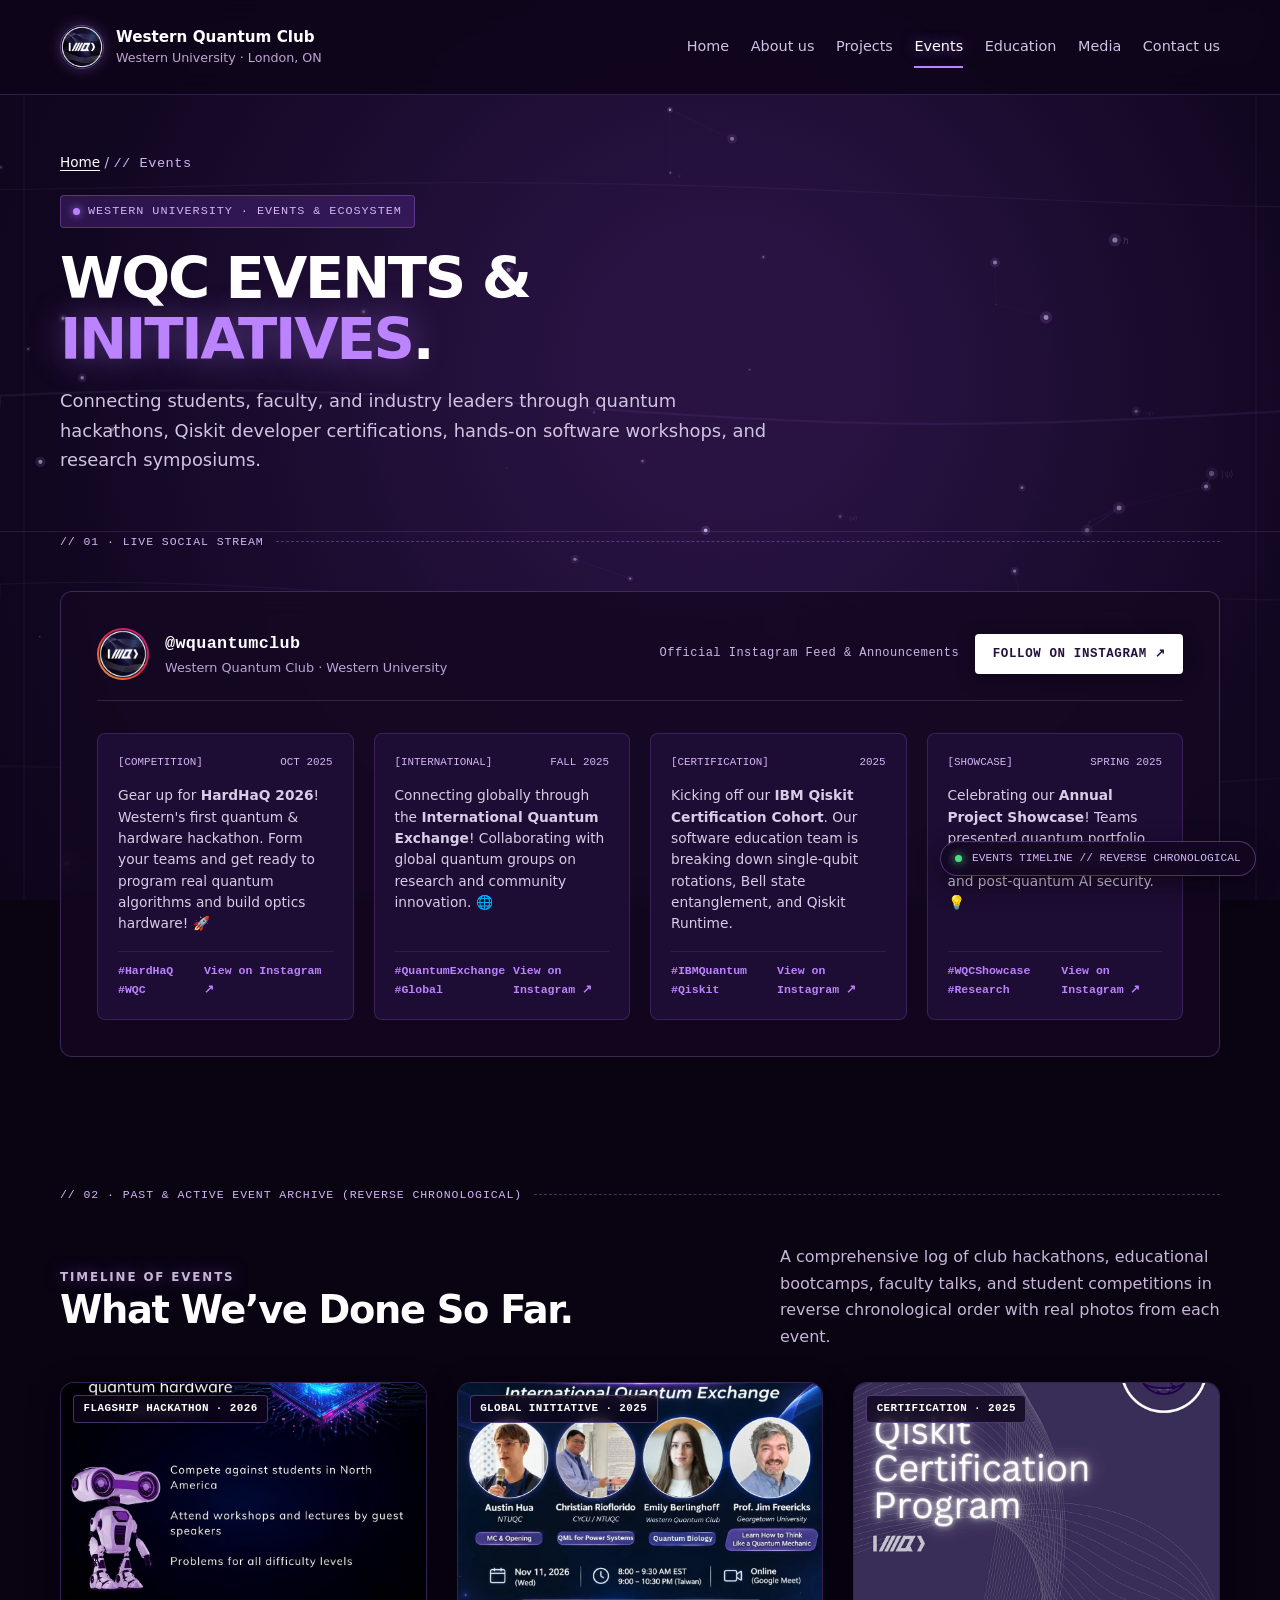
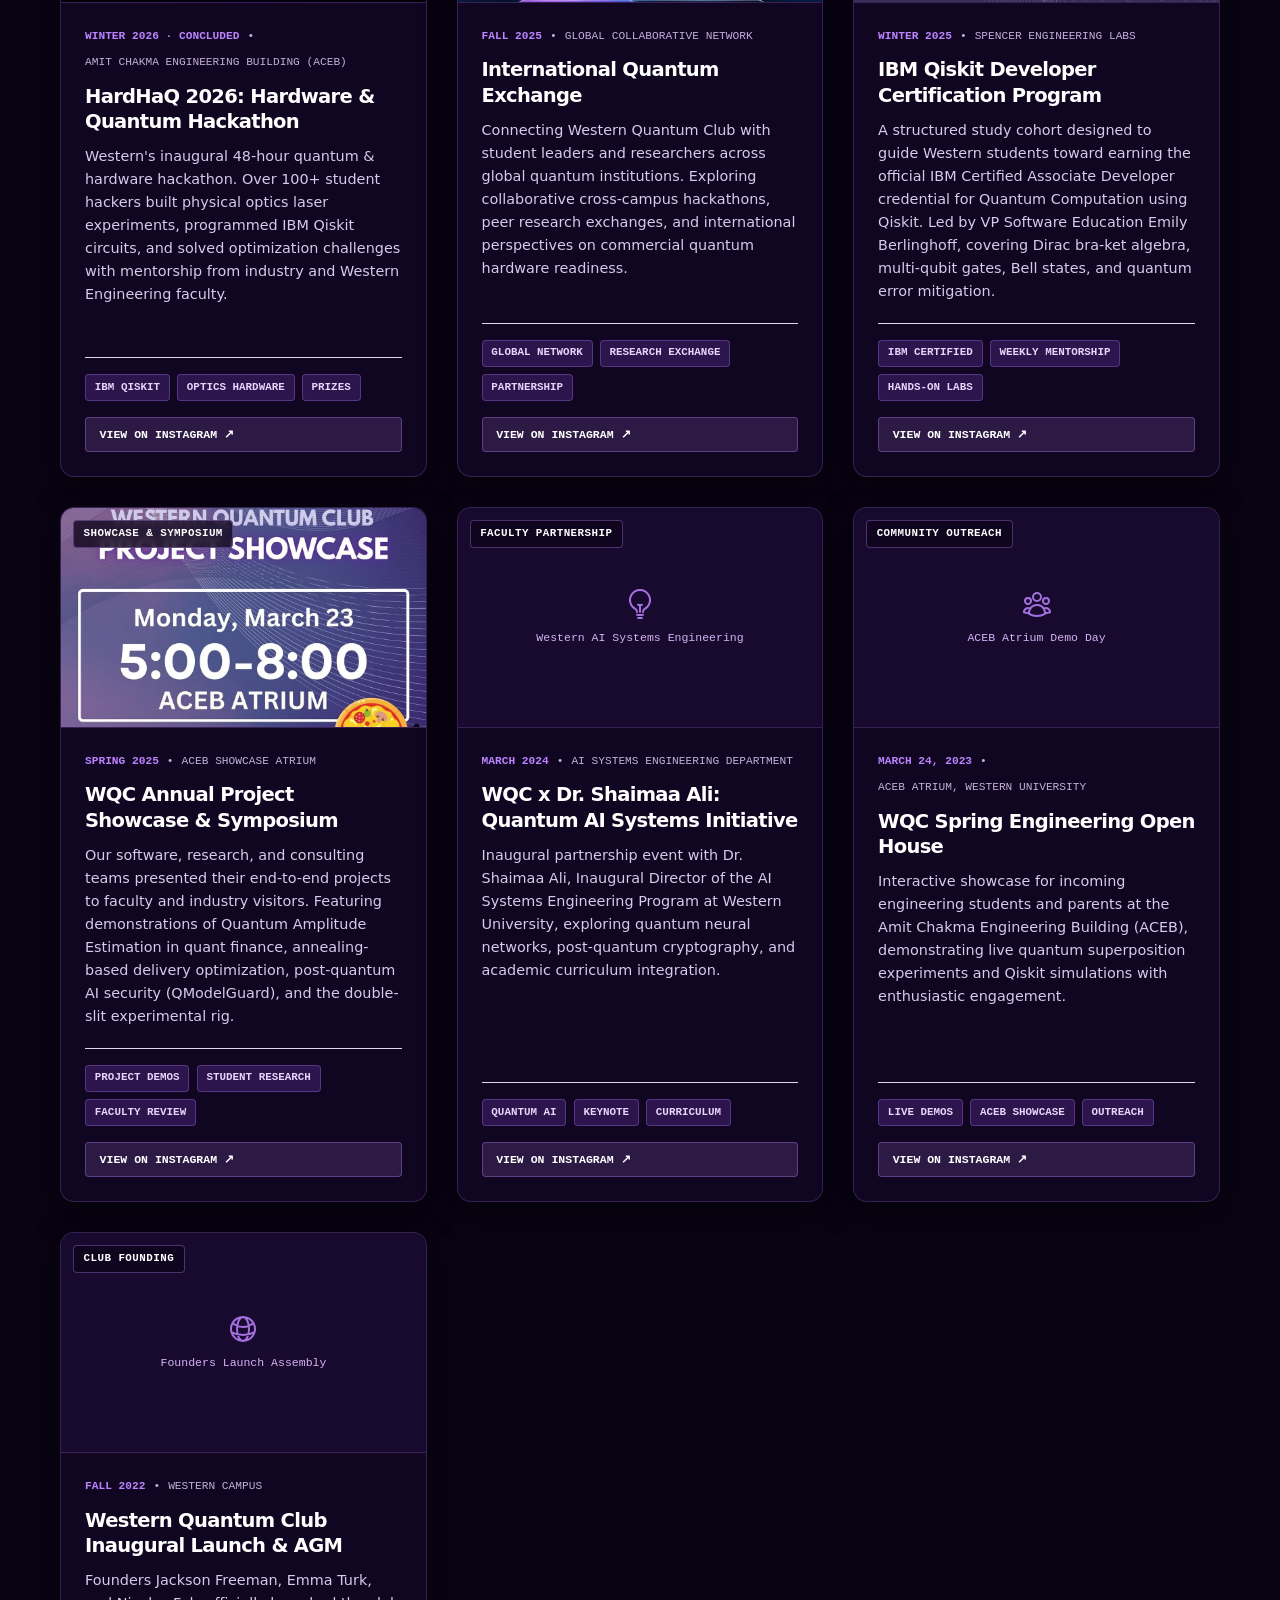
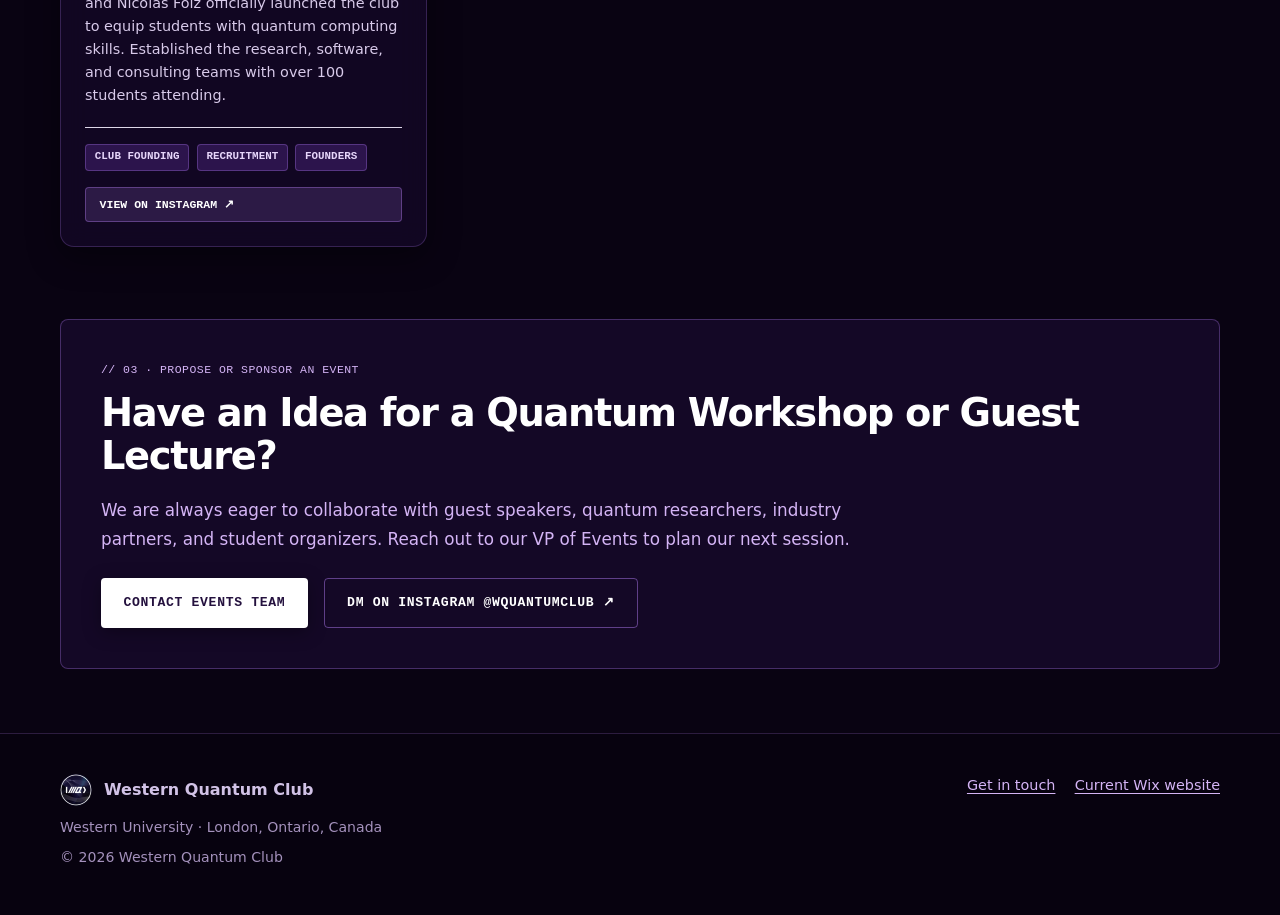
==== commit 43a56704: "Remove upcoming HardHaQ banner and mark it as concluded event" ====
--- a/events/index.html
+++ b/events/index.html
@@ -40,26 +40,6 @@
       </div>
     </section>
 
-    <!-- Upcoming Event Radar Banner -->
-    <section class="container" style="margin-top: -1.5rem; margin-bottom: 2.5rem; position: relative; z-index: 10;">
-      <div class="callout" style="background:rgba(27, 13, 48, 0.85); backdrop-filter:blur(14px); border:1px solid rgba(188,131,255,0.4); box-shadow:0 12px 36px rgba(0,0,0,0.5); color:#ffffff; padding:1.75rem 2rem;">
-        <div style="display:flex; flex-wrap:wrap; justify-content:space-between; align-items:center; gap:1.25rem;">
-          <div>
-            <div class="hud-mono" style="font-size:0.72rem; color:var(--accent-lilac); text-transform:uppercase; margin-bottom:0.4rem;">
-              <span style="color:#4ade80; margin-right:0.4rem;">● UPCOMING FLAGSHIP</span> // TERM 2026
-            </div>
-            <h2 style="font-size:1.6rem; margin:0 0 0.4rem; color:#ffffff;">HardHaQ 2026: Hardware &amp; Quantum Hackathon</h2>
-            <p style="margin:0; color:#d8cce8; font-size:0.95rem; max-width:680px;">
-              Western's premier 48-hour student hackathon. Build physical optics experiments, simulate quantum circuits in IBM Qiskit, and solve real-world optimization problems with faculty mentors.
-            </p>
-          </div>
-          <div style="display:flex; gap:0.75rem; flex-wrap:wrap;">
-            <a class="btn-tech" href="../contact/">Register Interest <span aria-hidden="true">→</span></a>
-            <a class="btn-tech-outline" href="https://www.instagram.com/p/Ddg8DGSxSz9/" target="_blank" rel="noopener noreferrer">Instagram Announcement ↗</a>
-          </div>
-        </div>
-      </div>
-    </section>
 
     <!-- Instagram Feed Showcase Section -->
     <section class="section container" style="padding-top:0;" aria-labelledby="insta-heading">
@@ -183,18 +163,18 @@
         <!-- Event 1: HardHaQ 2026 -->
         <article class="event-box">
           <div class="event-photo-container">
-            <span class="event-photo-badge">Competition · 2026</span>
+            <span class="event-photo-badge">Flagship Hackathon · 2026</span>
             <img src="../assets/images/events/hardhaq-2026.jpg" alt="HardHaQ 2026 Hackathon" class="event-photo">
           </div>
           <div class="event-box-content">
             <div class="event-meta">
-              <span class="event-date">Upcoming 2026</span>
+              <span class="event-date">Winter 2026 · Concluded</span>
               <span>•</span>
               <span>Amit Chakma Engineering Building (ACEB)</span>
             </div>
             <h3>HardHaQ 2026: Hardware &amp; Quantum Hackathon</h3>
             <p>
-              Western Quantum Club's flagship 48-hour hackathon. Dual tracks: (1) <strong>Quantum Software</strong> (solving optimization and finance problems using IBM Qiskit and quantum annealing) and (2) <strong>Quantum Hardware</strong> (physical optics experiments, lasers, and detector engineering). Includes workshops, industry mentors, and hardware prizes.
+              Western's inaugural 48-hour quantum &amp; hardware hackathon. Over 100+ student hackers built physical optics laser experiments, programmed IBM Qiskit circuits, and solved optimization challenges with mentorship from industry and Western Engineering faculty.
             </p>
             <div class="event-tags-row">
               <span class="badge-pill">IBM Qiskit</span>
